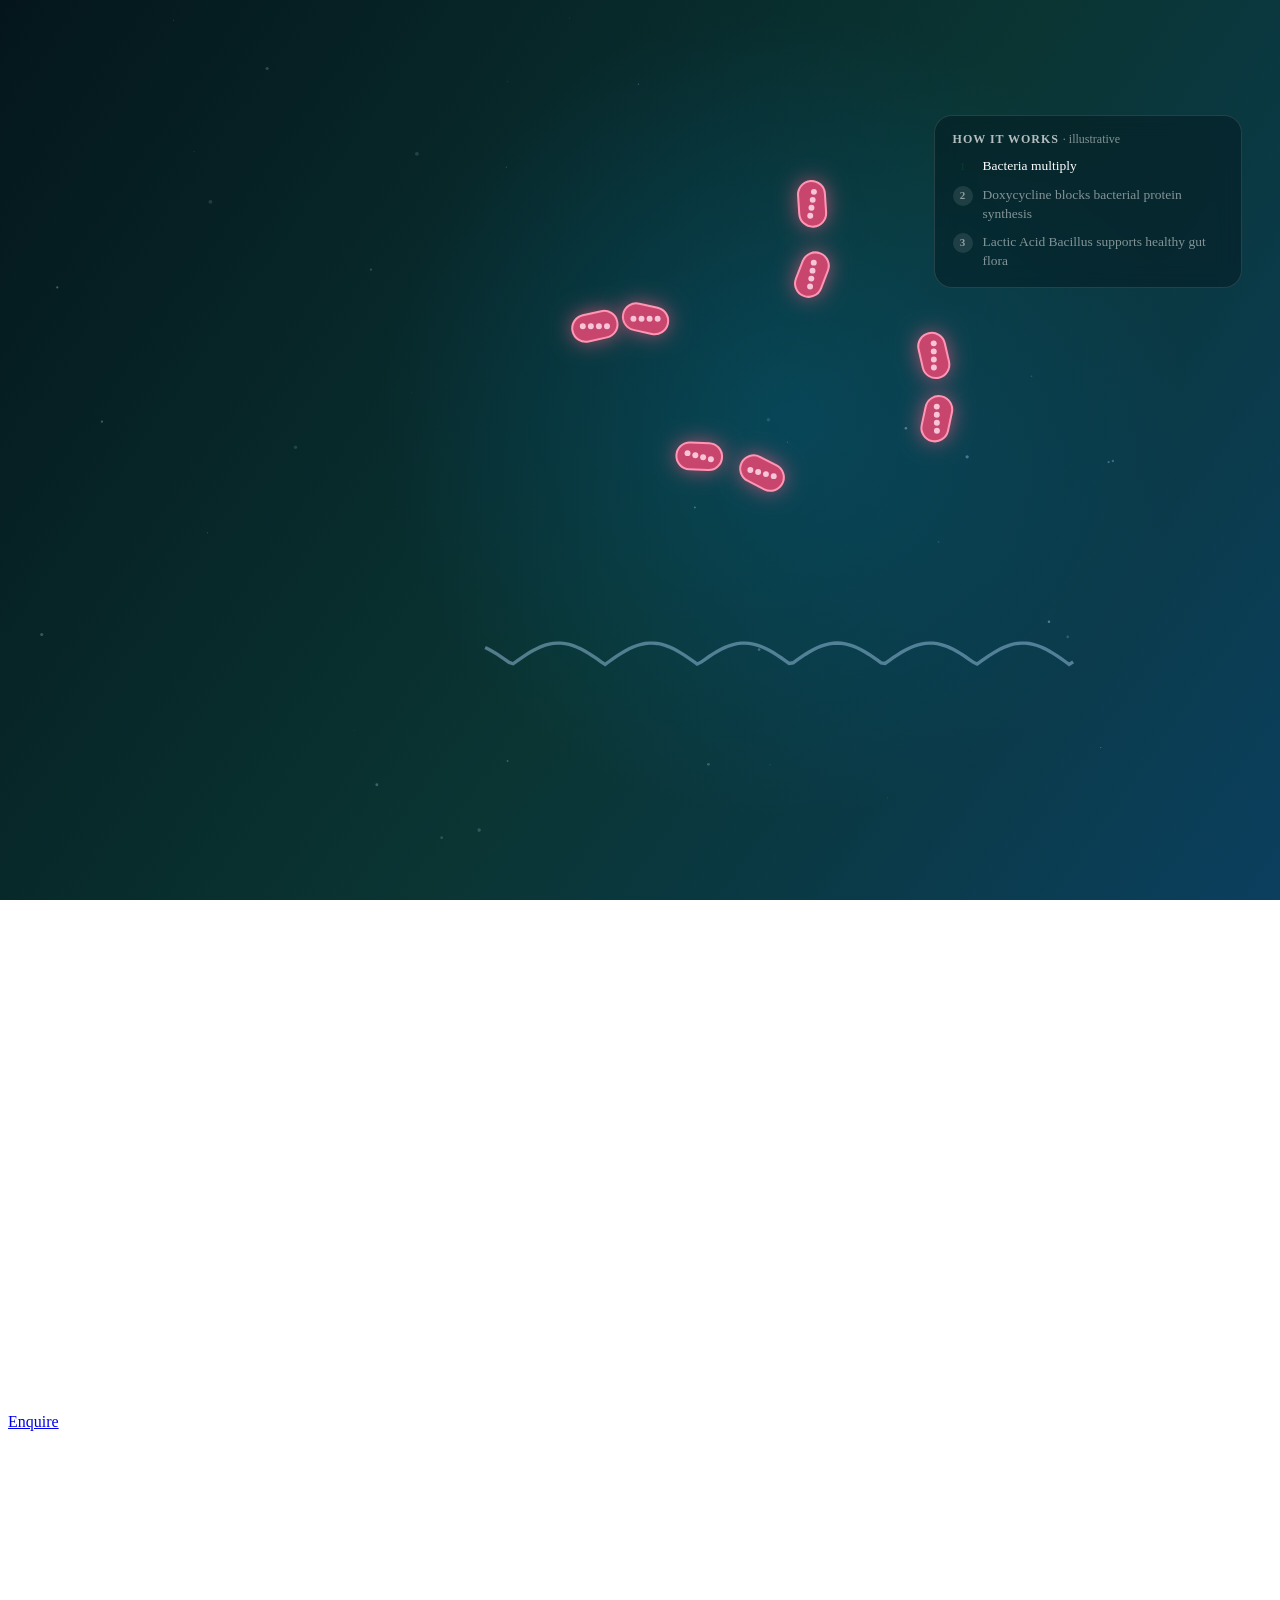
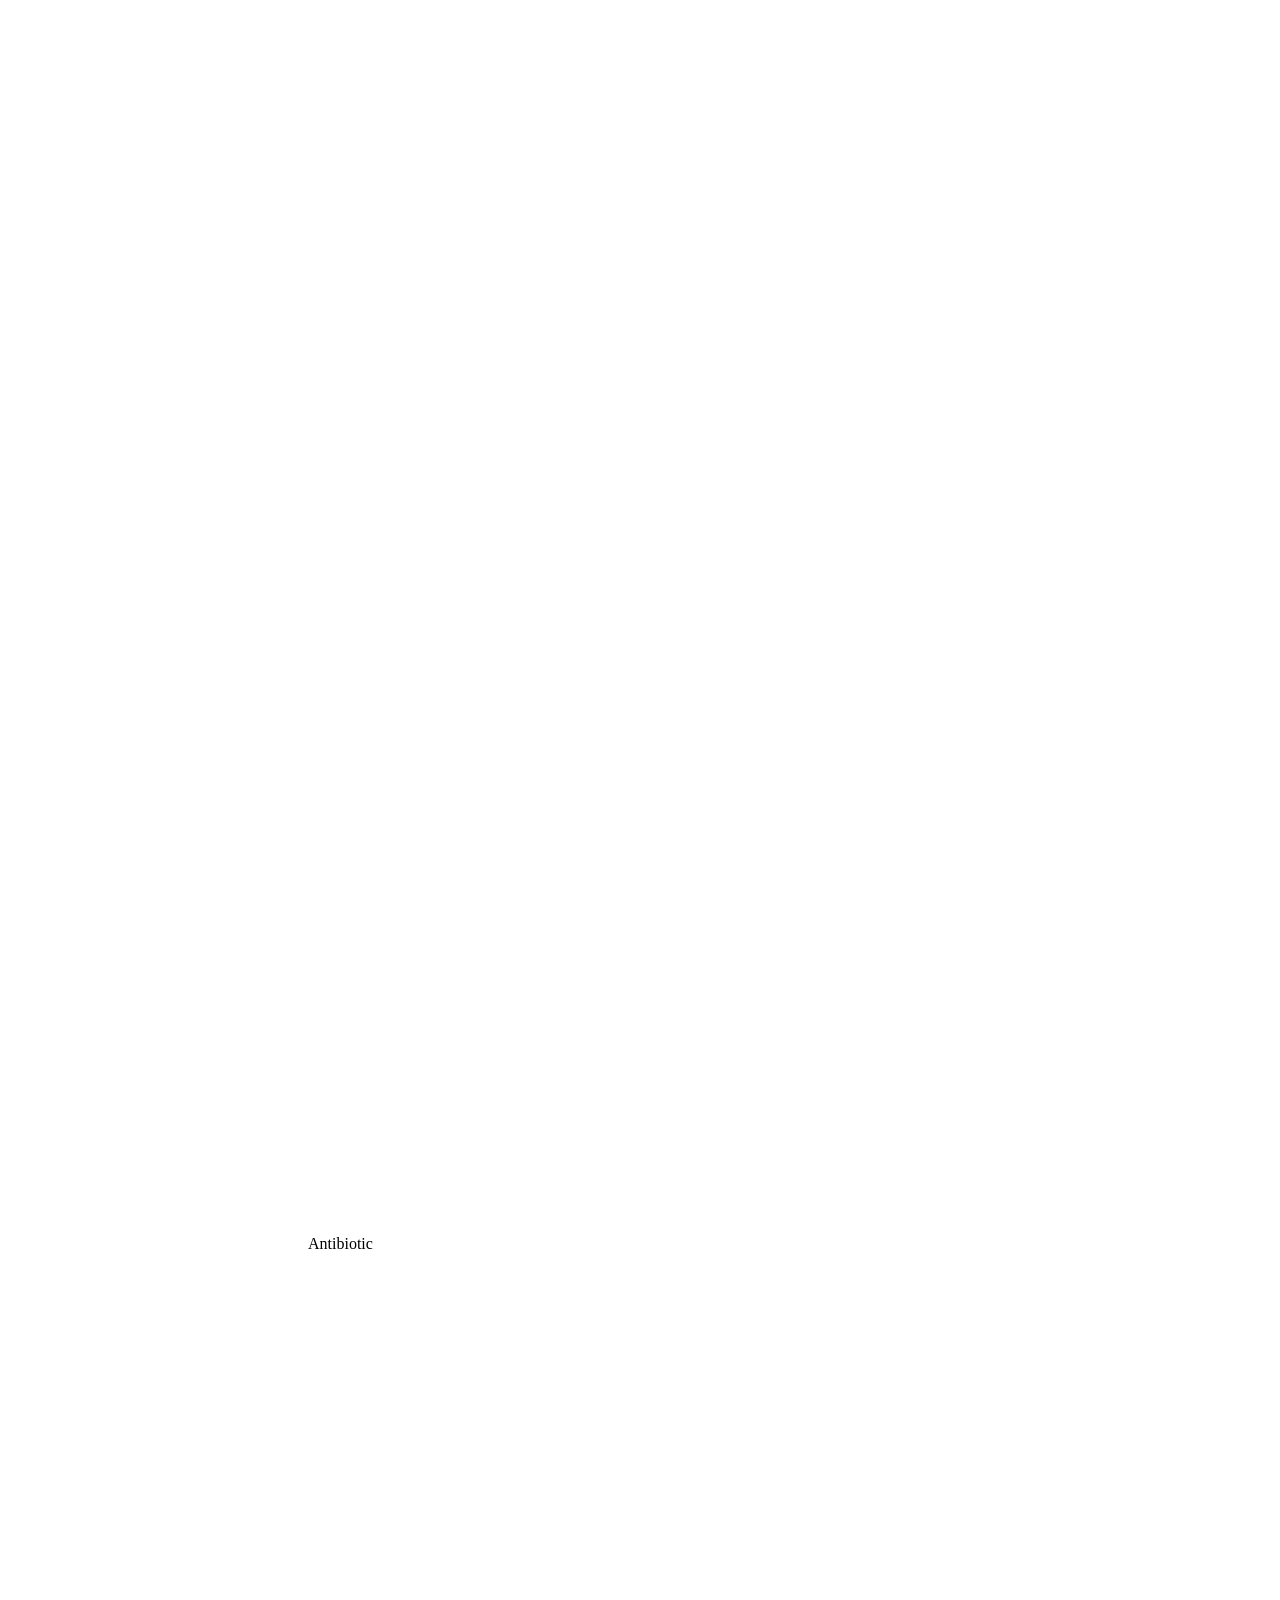
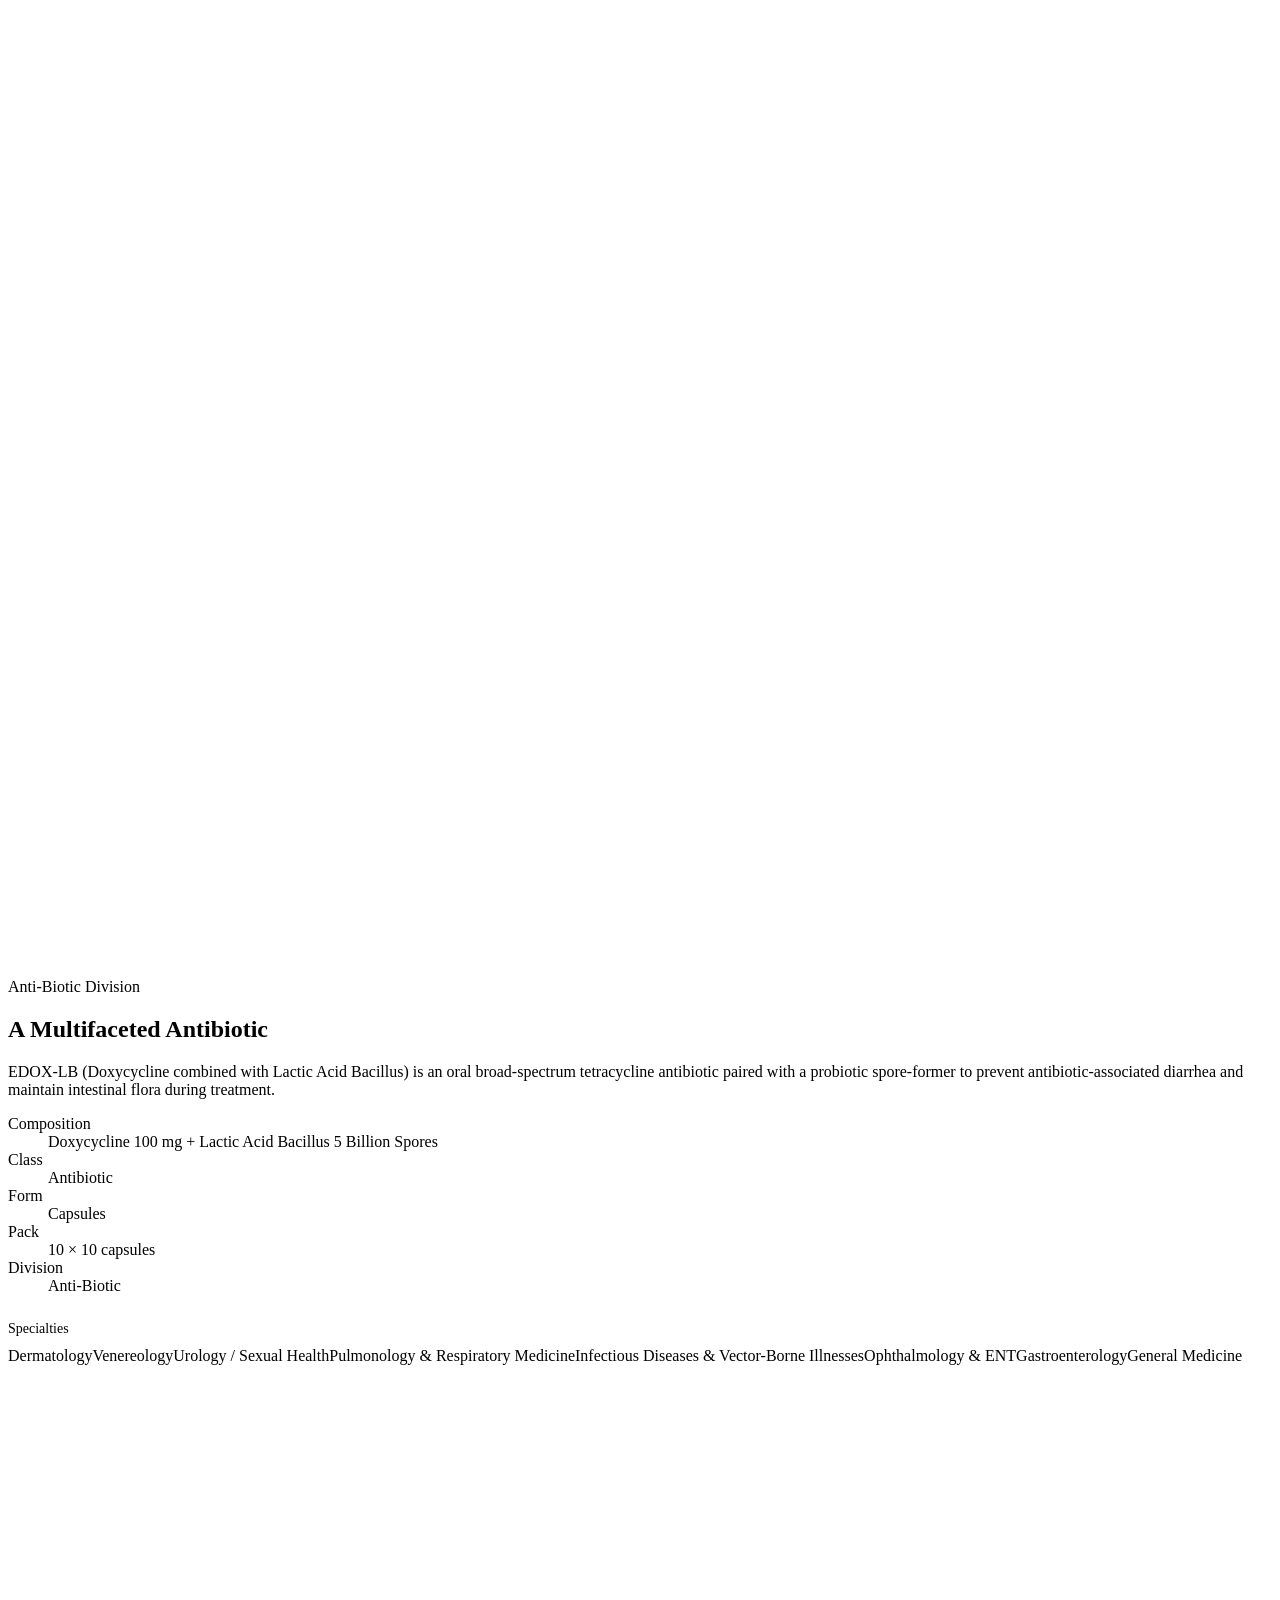
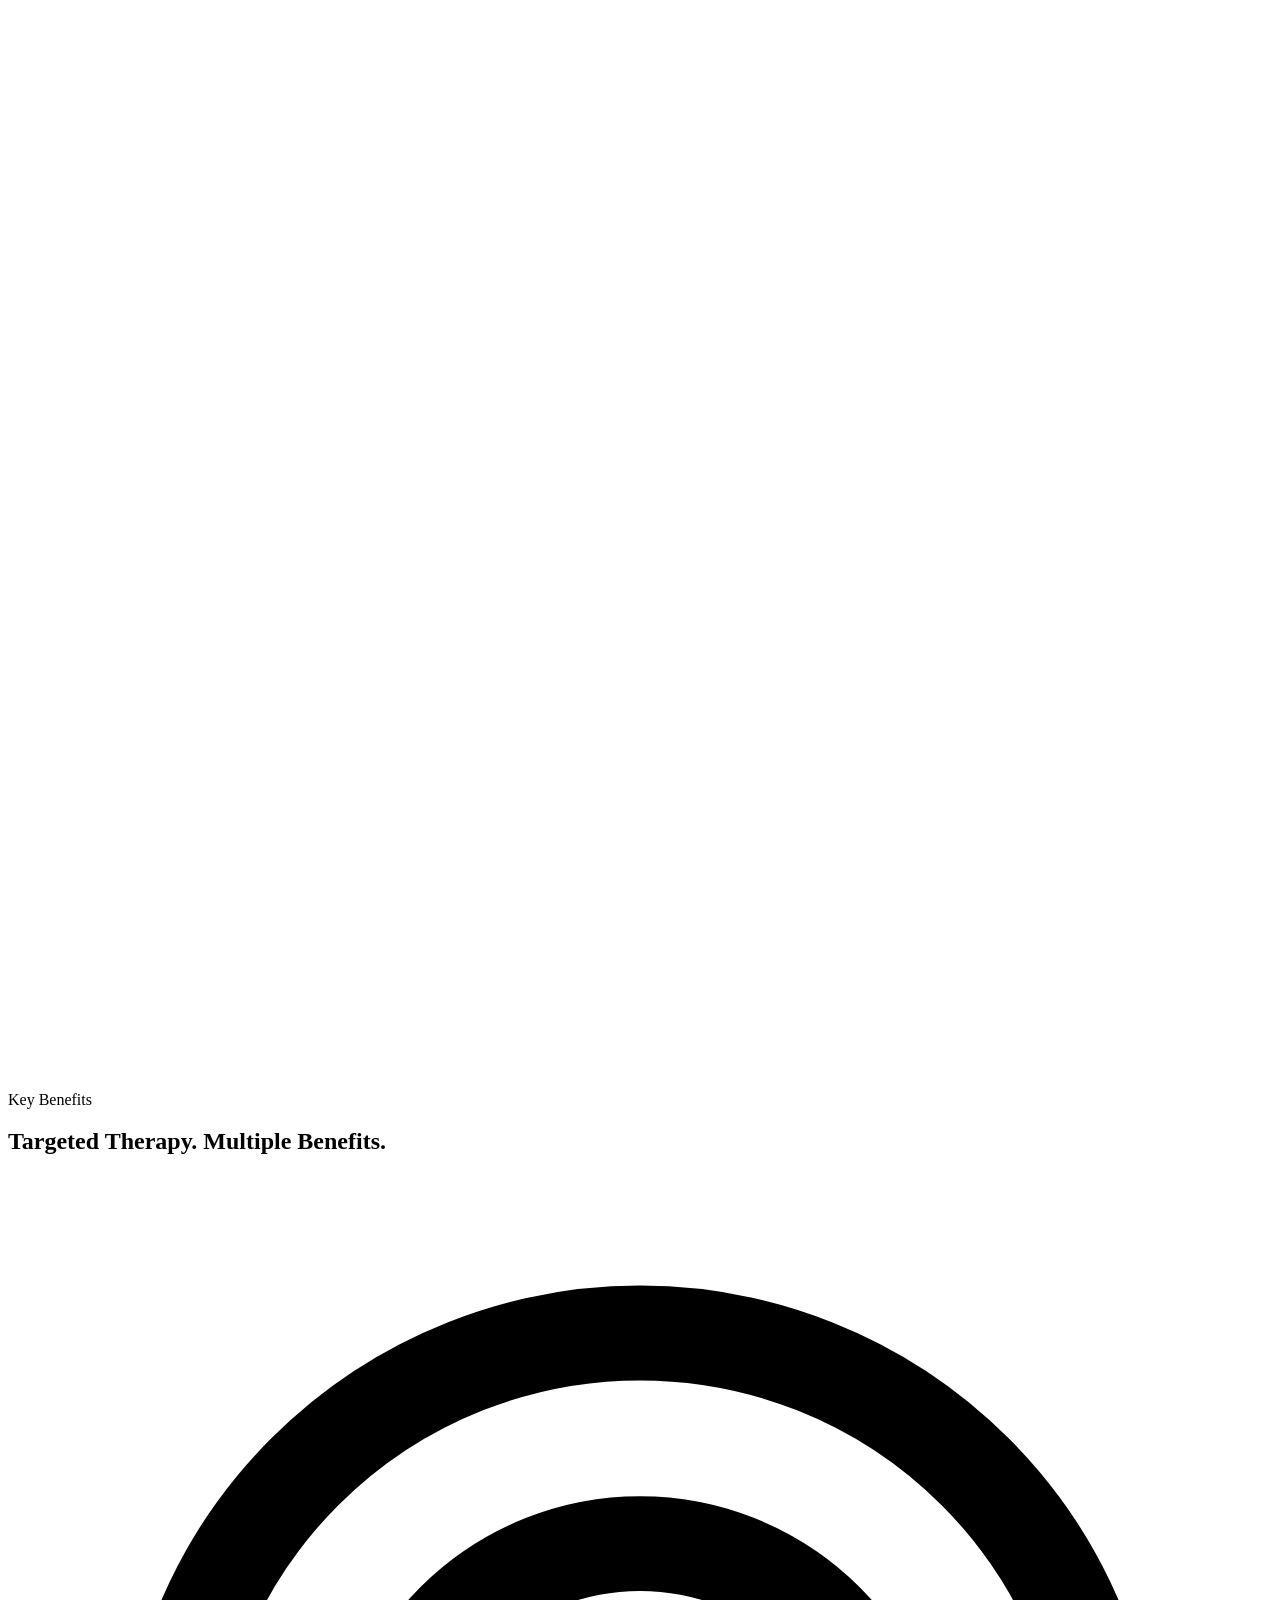
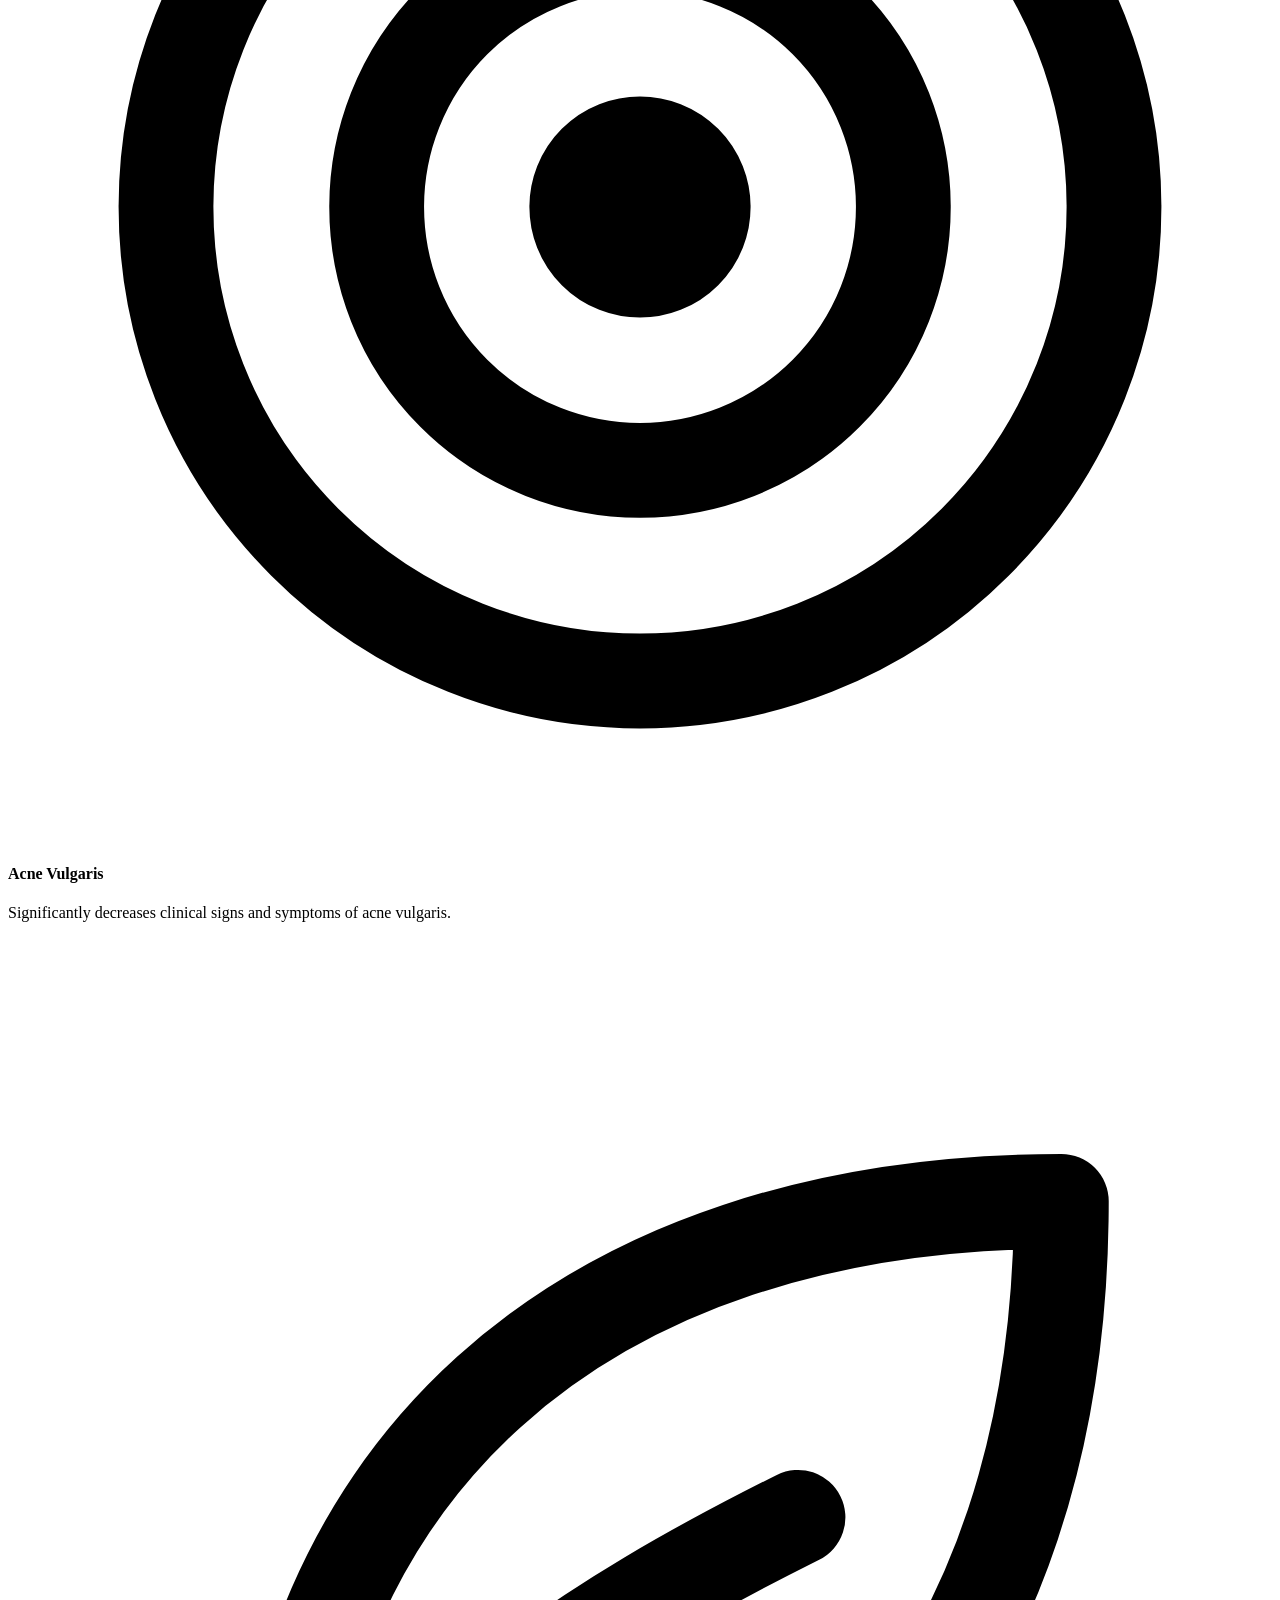
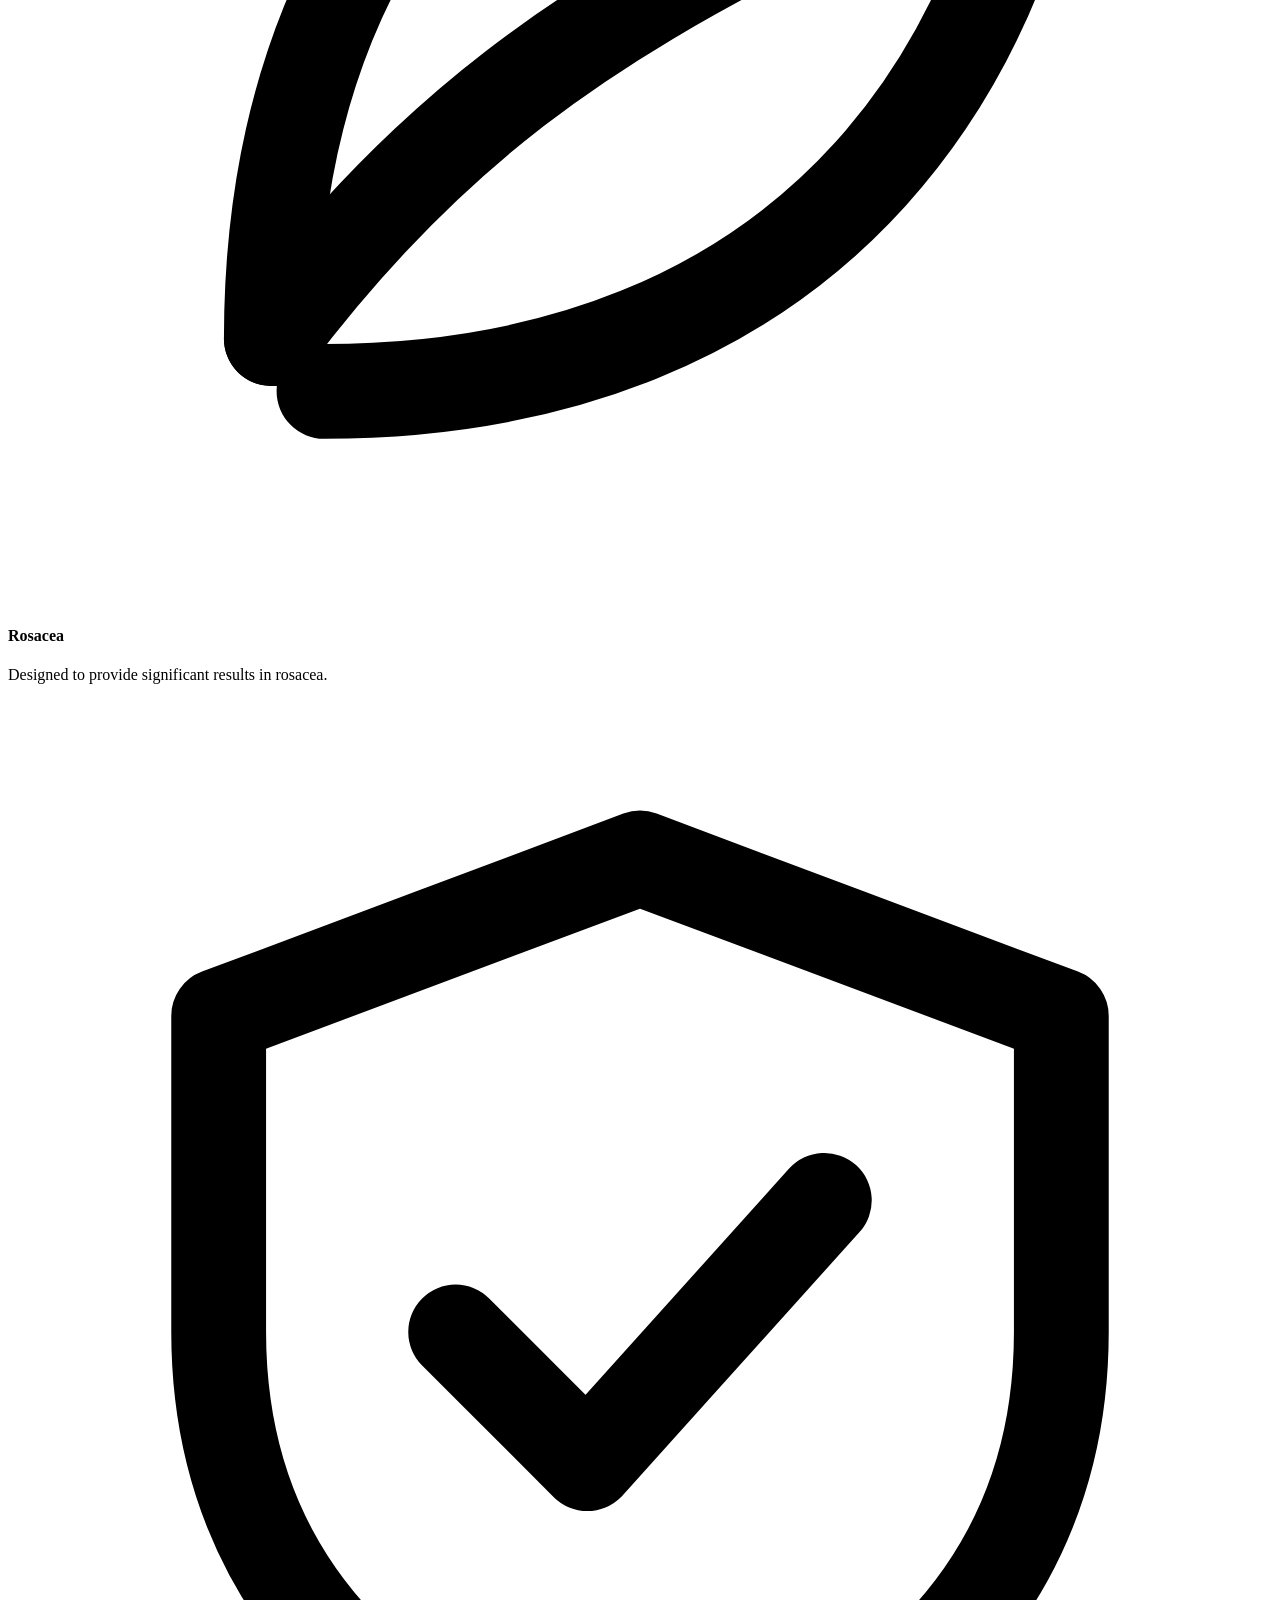
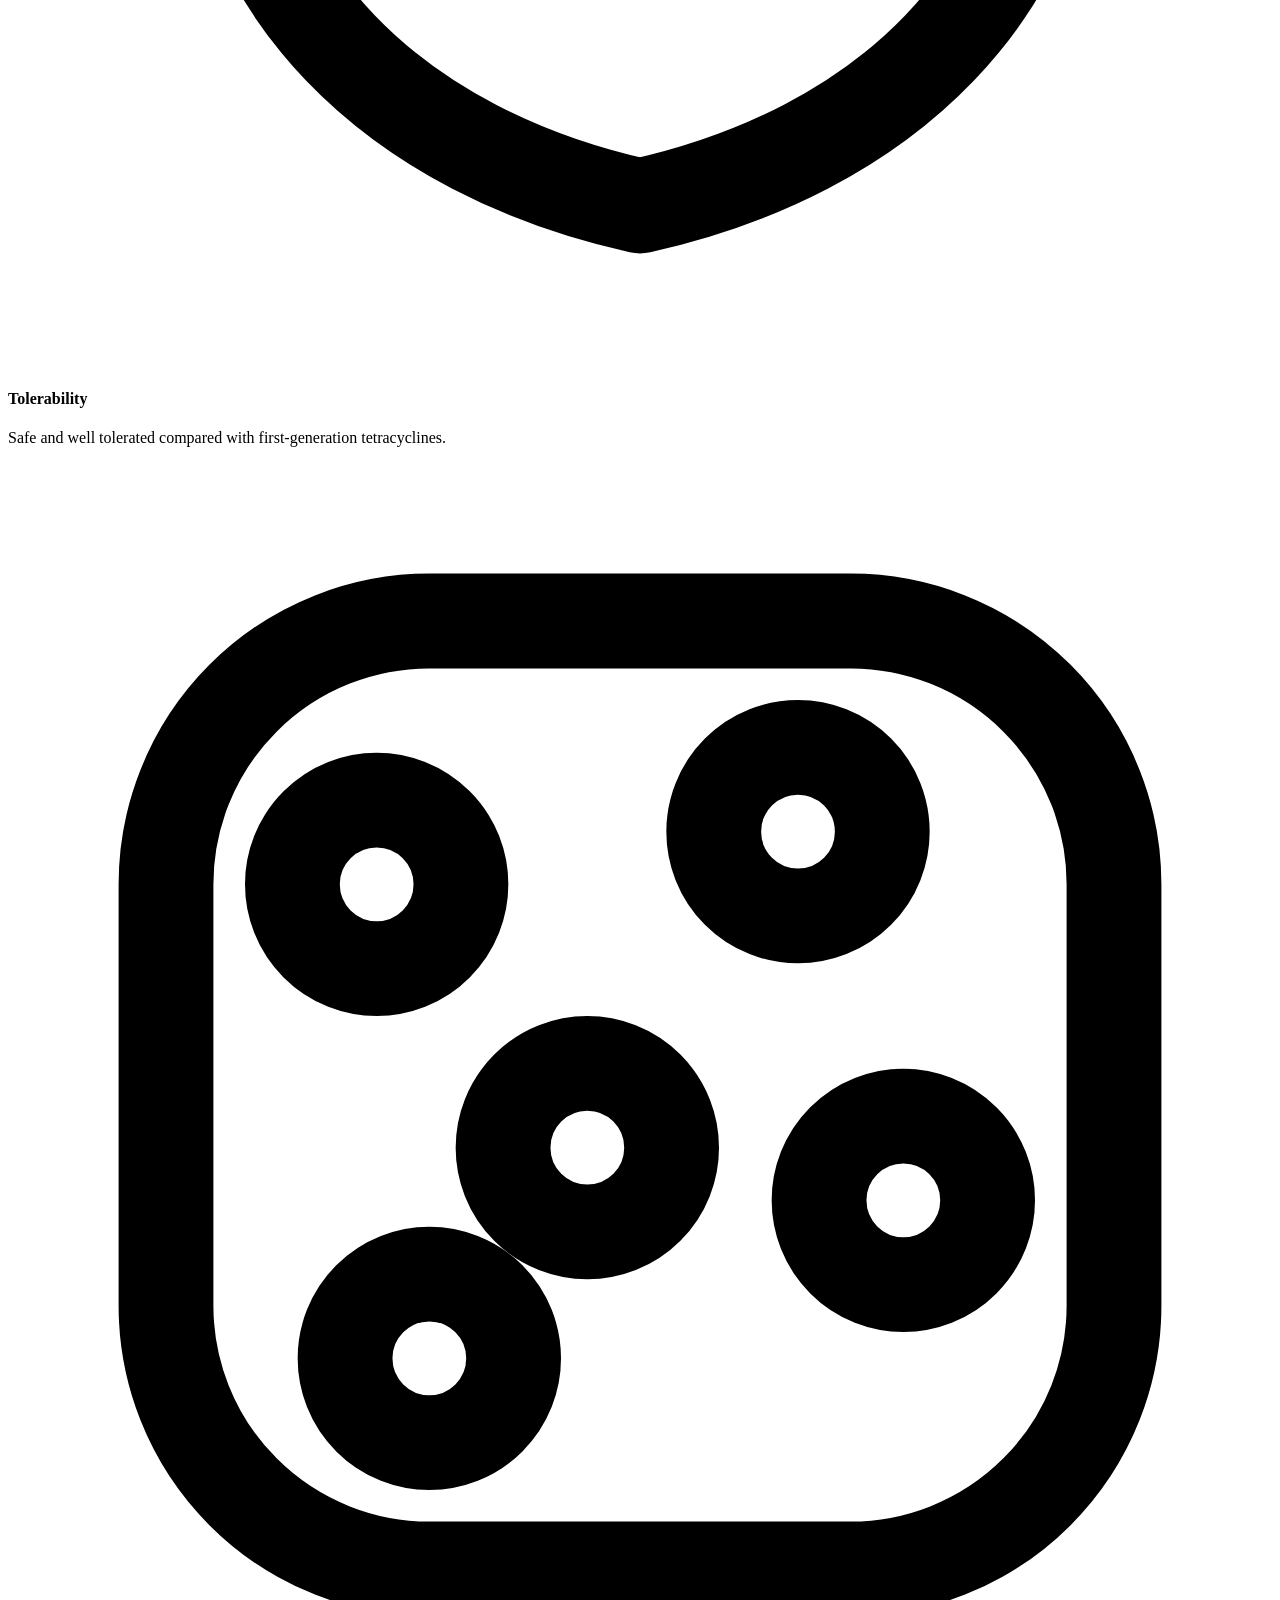
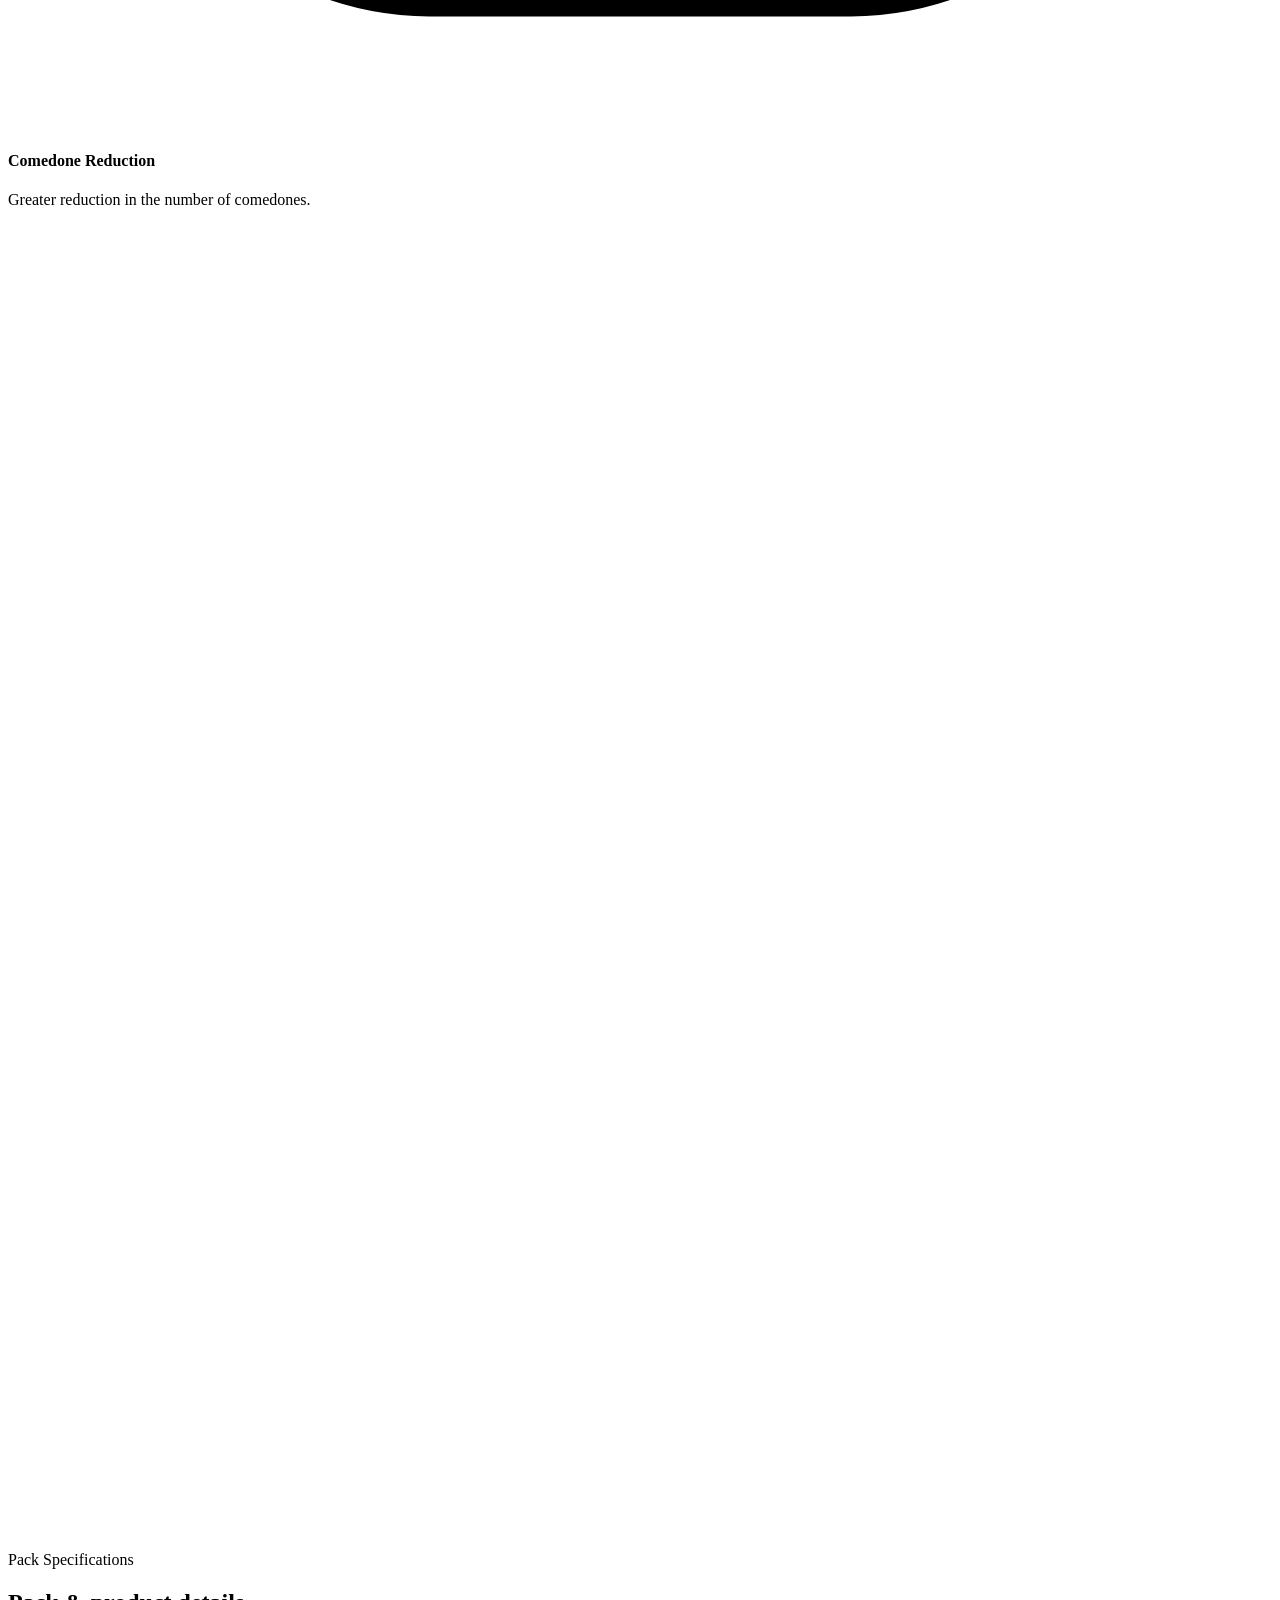
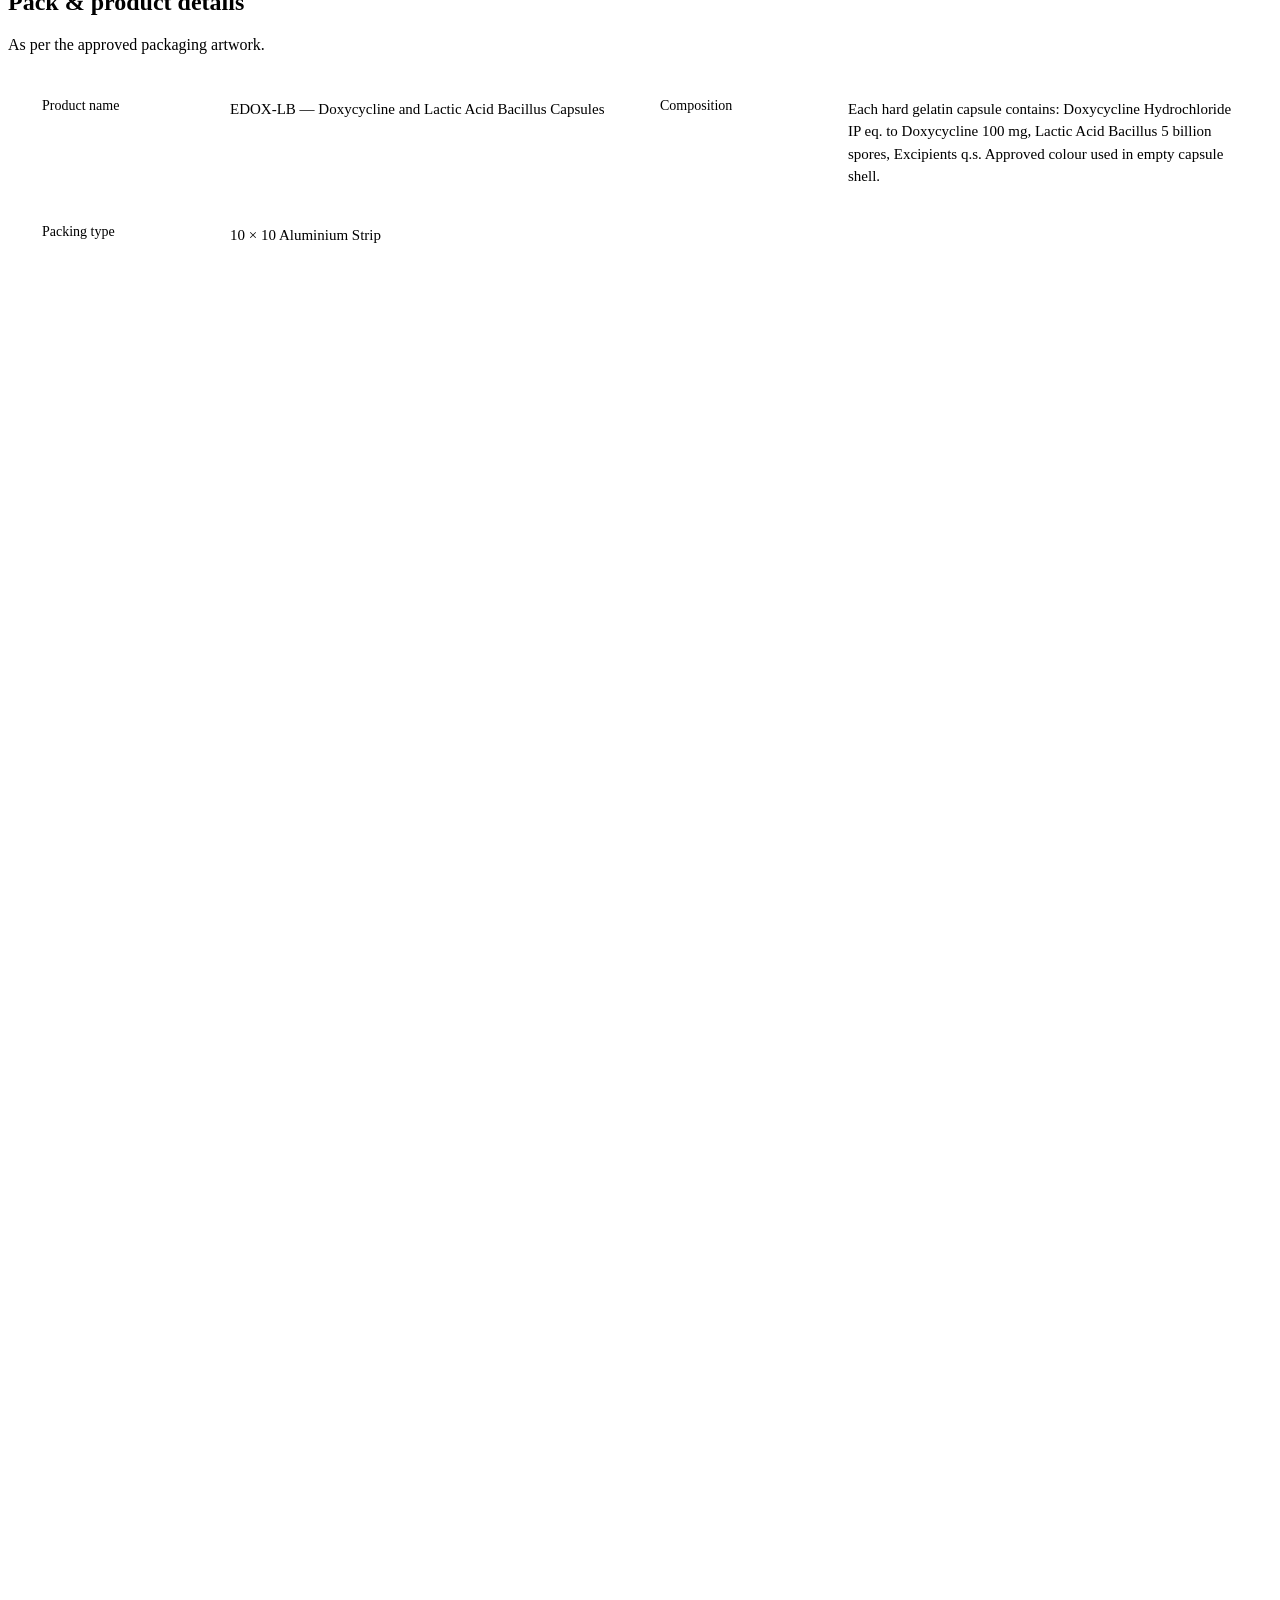
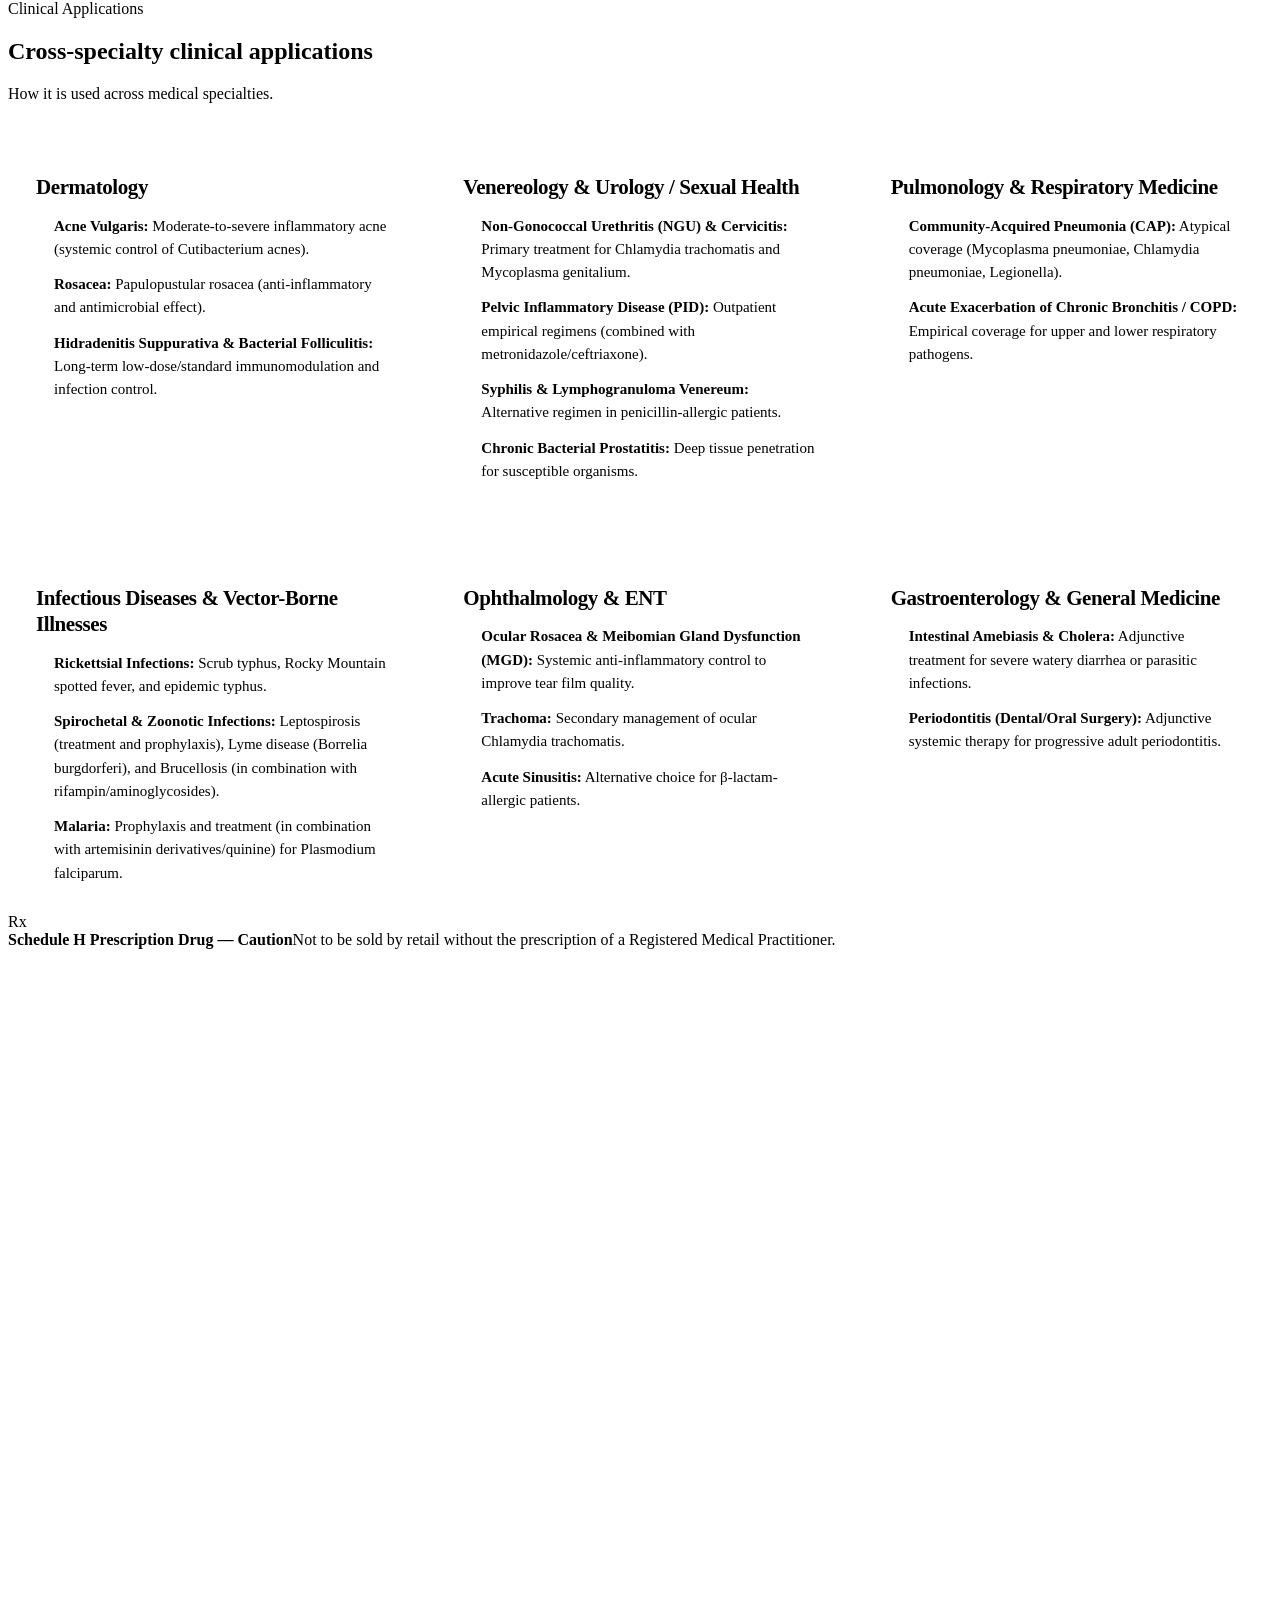
==== edox-lb-capsules.html @ 12b686dd "Medicine pages: animated mechanism-of-action hero" ====
<!doctype html>
<html lang="en">
<head><meta charset="utf-8"><meta name="viewport" content="width=device-width, initial-scale=1"><title>EDOX-LB Capsules — Exonol Pharmaceuticals</title><meta name="description" content="EDOX-LB Capsules: Doxycycline 100 mg + Lactic Acid Bacillus 5 Billion Spores. Anti-Biotic division, Exonol Pharmaceuticals."><meta name="theme-color" content="#005A90"><link rel="icon" href="assets/img/mark.svg" type="image/svg+xml"><link rel="preconnect" href="https://fonts.googleapis.com"><link rel="preconnect" href="https://fonts.gstatic.com" crossorigin><link href="https://fonts.googleapis.com/css2?family=Work+Sans:wght@300;400;500;600;700&amp;display=swap" rel="stylesheet"><link rel="stylesheet" href="assets/css/style.css"><link rel="stylesheet" href="assets/css/v4.css"></head>
<body class="page-edox">
<script src="assets/js/layout.js" data-part="header" data-active="divisions" data-over="1"></script>

<main>
<section class="hero page-hero">
    <div class="hero-card">
      <div class="hero-media"><canvas class="moa" data-moa="bacteria" role="img" aria-label="Animation: Doxycycline stopping bacteria, with Lactic Acid Bacillus protecting gut flora"></canvas></div>
      <div class="moa-cap fade-up" style="--d:.9s"><span class="moa-k">How it works <i>· illustrative</i></span><ol class="moa-steps"><li class="on"><b>1</b>Bacteria multiply</li><li><b>2</b>Doxycycline blocks bacterial protein synthesis</li><li><b>3</b>Lactic Acid Bacillus supports healthy gut flora</li></ol></div>
      <div class="hero-inner">
        <div>
          <nav class="crumbs fade-up" aria-label="Breadcrumb"><a href="index.html">Home</a><span class="sep"></span><a href="divisions.html">Divisions</a><span class="sep"></span><span>EDOX-LB</span></nav>
          <h1>
            <span class="line"><span style="--d:.1s">EDOX-LB</span></span>
            <span class="line"><span style="--d:.25s"><em class="accent">Capsules</em></span></span>
          </h1>
        </div>
        <div class="hero-side">
          <p class="fade-up" style="--d:.6s">A multifaceted antibiotic for acne vulgaris, rosacea and SSTI.</p>
          <div class="hero-ctas fade-up" style="--d:.75s">
            <a class="btn" href="https://store.exonolpharma.com/" target="_blank" rel="noopener">Order on E-Pharmacy <span class="bubble"><svg viewBox="0 0 24 24" aria-hidden="true"><use href="#ar"/></svg></span></a>
            <a class="btn ghost" href="contact.html">Enquire <span class="bubble"><svg viewBox="0 0 24 24" aria-hidden="true"><use href="#ar"/></svg></span></a>
          </div>
        </div>
      </div>
    </div>
  </section>

  <section class="section">
    <div class="wrap prod-overview">
      <div class="pack" data-reveal="left"><video class="pv" muted loop playsinline preload="metadata" poster="assets/img/edox-3d-poster.jpg" aria-label="EDOX-LB pack — 3D view"><source src="assets/video/edox-3d.webm" type="video/webm"><source src="assets/video/edox-3d.mp4" type="video/mp4"></video><span class="chip">Antibiotic</span></div>
      <div class="prod-text">
        <span class="label" data-reveal><svg viewBox="0 0 22 23" aria-hidden="true"><use href="#exm"/></svg> Anti-Biotic Division</span>
        <h2 class="h2" data-reveal>A Multifaceted Antibiotic</h2>
        <p data-reveal>EDOX-LB (Doxycycline combined with Lactic Acid Bacillus) is an oral broad-spectrum tetracycline antibiotic paired with a probiotic spore-former to prevent antibiotic-associated diarrhea and maintain intestinal flora during treatment.</p>
        <dl class="spec" data-reveal><div><dt>Composition</dt><dd>Doxycycline 100 mg + Lactic Acid Bacillus 5 Billion Spores</dd></div><div><dt>Class</dt><dd>Antibiotic</dd></div><div><dt>Form</dt><dd>Capsules</dd></div><div><dt>Pack</dt><dd>10 × 10 capsules</dd></div><div><dt>Division</dt><dd>Anti-Biotic</dd></div></dl>
        <div class="spec-sp" data-reveal><span class="spec-l">Specialties</span><div class="formats"><span>Dermatology</span><span>Venereology</span><span>Urology / Sexual Health</span><span>Pulmonology &amp; Respiratory Medicine</span><span>Infectious Diseases &amp; Vector-Borne Illnesses</span><span>Ophthalmology &amp; ENT</span><span>Gastroenterology</span><span>General Medicine</span></div></div>
      </div>
    </div>
  </section>

  <section class="medicines dark section">
    <div class="wrap">
      <div class="sec-head">
        <div>
          <span class="label" data-reveal><svg viewBox="0 0 22 23" aria-hidden="true"><use href="#exm"/></svg> Key Benefits</span>
          <h2 class="h2" data-reveal>Targeted Therapy. Multiple Benefits.</h2>
        </div>
      </div>
      <div class="hl-grid"><div class="hl" data-reveal style="--d:0.00s"><span class="ic"><svg viewBox="0 0 24 24" fill="none" stroke="currentColor" stroke-width="1.8" stroke-linecap="round" stroke-linejoin="round" aria-hidden="true"><circle cx="12" cy="12" r="9"/><circle cx="12" cy="12" r="5"/><circle cx="12" cy="12" r="1.2" fill="currentColor"/></svg></span><h4>Acne Vulgaris</h4><p>Significantly decreases clinical signs and symptoms of acne vulgaris.</p></div><div class="hl" data-reveal style="--d:0.08s"><span class="ic"><svg viewBox="0 0 24 24" fill="none" stroke="currentColor" stroke-width="1.8" stroke-linecap="round" stroke-linejoin="round" aria-hidden="true"><path d="M5 19c0-9 6-14 15-14 0 9-5 15-14 15"/><path d="M5 19c3-4 6-6 10-8"/></svg></span><h4>Rosacea</h4><p>Designed to provide significant results in rosacea.</p></div><div class="hl" data-reveal style="--d:0.16s"><span class="ic"><svg viewBox="0 0 24 24" fill="none" stroke="currentColor" stroke-width="1.8" stroke-linecap="round" stroke-linejoin="round" aria-hidden="true"><path d="M12 3l8 3v6c0 5-3.5 8-8 9-4.5-1-8-4-8-9V6z"/><path d="M8.5 12l2.5 2.5 4.5-5"/></svg></span><h4>Tolerability</h4><p>Safe and well tolerated compared with first-generation tetracyclines.</p></div><div class="hl" data-reveal style="--d:0.24s"><span class="ic"><svg viewBox="0 0 24 24" fill="none" stroke="currentColor" stroke-width="1.8" stroke-linecap="round" stroke-linejoin="round" aria-hidden="true"><circle cx="7" cy="8" r="1.6"/><circle cx="15" cy="7" r="1.6"/><circle cx="11" cy="13" r="1.6"/><circle cx="17" cy="14" r="1.6"/><circle cx="8" cy="17" r="1.6"/><rect x="3" y="3" width="18" height="18" rx="5"/></svg></span><h4>Comedone Reduction</h4><p>Greater reduction in the number of comedones.</p></div></div>
    </div>
  </section>

  <section class="section pk-sec">
    <div class="wrap">
      <div class="sec-head">
        <div>
          <span class="label" data-reveal><svg viewBox="0 0 22 23" aria-hidden="true"><use href="#exm"/></svg> Pack Specifications</span>
          <h2 class="h2" data-reveal>Pack &amp; product details</h2>
        </div>
        <p class="lead" data-reveal>As per the approved packaging artwork.</p>
      </div>
      <dl class="pk" data-reveal><div><dt>Product name</dt><dd>EDOX-LB — Doxycycline and Lactic Acid Bacillus Capsules</dd></div><div><dt>Composition</dt><dd>Each hard gelatin capsule contains: Doxycycline Hydrochloride IP eq. to Doxycycline 100 mg, Lactic Acid Bacillus 5 billion spores, Excipients q.s. Approved colour used in empty capsule shell.</dd></div><div><dt>Packing type</dt><dd>10 × 10 Aluminium Strip</dd></div></dl>
    </div>
  </section>

  <section class="section">
    <div class="wrap">
      <div class="sec-head">
        <div>
          <span class="label" data-reveal><svg viewBox="0 0 22 23" aria-hidden="true"><use href="#exm"/></svg> Clinical Applications</span>
          <h2 class="h2" data-reveal>Cross-specialty clinical applications</h2>
        </div>
        <p class="lead" data-reveal>How it is used across medical specialties.</p>
      </div>
      <div class="spc-grid"><article class="spc" data-reveal style="--d:0.00s"><h4>Dermatology</h4><ul><li><b>Acne Vulgaris:</b> Moderate-to-severe inflammatory acne (systemic control of Cutibacterium acnes).</li><li><b>Rosacea:</b> Papulopustular rosacea (anti-inflammatory and antimicrobial effect).</li><li><b>Hidradenitis Suppurativa &amp; Bacterial Folliculitis:</b> Long-term low-dose/standard immunomodulation and infection control.</li></ul></article><article class="spc" data-reveal style="--d:0.06s"><h4>Venereology &amp; Urology / Sexual Health</h4><ul><li><b>Non-Gonococcal Urethritis (NGU) &amp; Cervicitis:</b> Primary treatment for Chlamydia trachomatis and Mycoplasma genitalium.</li><li><b>Pelvic Inflammatory Disease (PID):</b> Outpatient empirical regimens (combined with metronidazole/ceftriaxone).</li><li><b>Syphilis &amp; Lymphogranuloma Venereum:</b> Alternative regimen in penicillin-allergic patients.</li><li><b>Chronic Bacterial Prostatitis:</b> Deep tissue penetration for susceptible organisms.</li></ul></article><article class="spc" data-reveal style="--d:0.12s"><h4>Pulmonology &amp; Respiratory Medicine</h4><ul><li><b>Community-Acquired Pneumonia (CAP):</b> Atypical coverage (Mycoplasma pneumoniae, Chlamydia pneumoniae, Legionella).</li><li><b>Acute Exacerbation of Chronic Bronchitis / COPD:</b> Empirical coverage for upper and lower respiratory pathogens.</li></ul></article><article class="spc" data-reveal style="--d:0.00s"><h4>Infectious Diseases &amp; Vector-Borne Illnesses</h4><ul><li><b>Rickettsial Infections:</b> Scrub typhus, Rocky Mountain spotted fever, and epidemic typhus.</li><li><b>Spirochetal &amp; Zoonotic Infections:</b> Leptospirosis (treatment and prophylaxis), Lyme disease (Borrelia burgdorferi), and Brucellosis (in combination with rifampin/aminoglycosides).</li><li><b>Malaria:</b> Prophylaxis and treatment (in combination with artemisinin derivatives/quinine) for Plasmodium falciparum.</li></ul></article><article class="spc" data-reveal style="--d:0.06s"><h4>Ophthalmology &amp; ENT</h4><ul><li><b>Ocular Rosacea &amp; Meibomian Gland Dysfunction (MGD):</b> Systemic anti-inflammatory control to improve tear film quality.</li><li><b>Trachoma:</b> Secondary management of ocular Chlamydia trachomatis.</li><li><b>Acute Sinusitis:</b> Alternative choice for β-lactam-allergic patients.</li></ul></article><article class="spc" data-reveal style="--d:0.12s"><h4>Gastroenterology &amp; General Medicine</h4><ul><li><b>Intestinal Amebiasis &amp; Cholera:</b> Adjunctive treatment for severe watery diarrhea or parasitic infections.</li><li><b>Periodontitis (Dental/Oral Surgery):</b> Adjunctive systemic therapy for progressive adult periodontitis.</li></ul></article></div>
      <div class="caution" data-reveal><span class="rx">Rx</span><div><b>Schedule H Prescription Drug — Caution</b><span>Not to be sold by retail without the prescription of a Registered Medical Practitioner.</span></div></div>
    </div>
  </section>

  <section class="section" style="padding-top:0">
    <div class="wrap">
      <div class="sec-head">
        <div>
          <span class="label" data-reveal><svg viewBox="0 0 22 23" aria-hidden="true"><use href="#exm"/></svg> Other Divisions</span>
          <h2 class="h2" data-reveal>Other medicines</h2>
        </div>
        <a class="btn blue" href="divisions.html" data-reveal>All Divisions <span class="bubble"><svg viewBox="0 0 24 24" aria-hidden="true"><use href="#ar"/></svg></span></a>
      </div>
      <div class="med-grid two"><article class="med-card" data-reveal style="--d:0.0s"><a class="ph" href="exozine-5mg-tablets.html"><video class="pv" muted loop playsinline preload="metadata" poster="assets/img/exozine-3d-poster.jpg" aria-label="EXOZINE 5mg Tablets pack — 3D view"><source src="assets/video/exozine-3d.webm" type="video/webm"><source src="assets/video/exozine-3d.mp4" type="video/mp4"></video></a><div class="in"><span class="kick">Anti-Allergic</span><h3>EXOZINE 5mg Tablets</h3><span class="comp">Levocetirizine Dihydrochloride Tablets IP 5 mg</span><p>Effective relief from allergic symptoms.</p><div class="row"><a class="btn sm blue" href="exozine-5mg-tablets.html">View Details <span class="bubble"><svg viewBox="0 0 24 24" aria-hidden="true"><use href="#ar"/></svg></span></a><a class="link-arrow" href="https://store.exonolpharma.com/" target="_blank" rel="noopener">Order <svg viewBox="0 0 24 24" aria-hidden="true"><use href="#ar"/></svg></a></div></div></article><article class="med-card" data-reveal style="--d:0.1s"><a class="ph" href="exzole-sb-130mg-capsules.html"><video class="pv" muted loop playsinline preload="metadata" poster="assets/img/exzole-3d-poster.jpg" aria-label="EXZOLE-SB 130mg Capsules pack — 3D view"><source src="assets/video/exzole-3d.webm" type="video/webm"><source src="assets/video/exzole-3d.mp4" type="video/mp4"></video></a><div class="in"><span class="kick">Anti-Fungal</span><h3>EXZOLE-SB 130mg Capsules</h3><span class="comp">Itraconazole Capsules IP 130 mg (Supra Bioavailable)</span><p>Advanced antifungal therapy with enhanced bioavailability.</p><div class="row"><a class="btn sm blue" href="exzole-sb-130mg-capsules.html">View Details <span class="bubble"><svg viewBox="0 0 24 24" aria-hidden="true"><use href="#ar"/></svg></span></a><a class="link-arrow" href="https://store.exonolpharma.com/" target="_blank" rel="noopener">Order <svg viewBox="0 0 24 24" aria-hidden="true"><use href="#ar"/></svg></a></div></div></article></div>
    </div>
  </section>

  <section class="section cta-sec">
    <div class="wrap">
      <div class="cta-band" data-reveal>
        <div><h3>Have a question about our medicines?</h3><p>Call +91 73930 44779 or write to contact@exonolpharma.com — we respond within one business day.</p></div>
        <div class="hero-ctas">
          <a class="btn white" href="contact.html">Contact Us <span class="bubble"><svg viewBox="0 0 24 24" aria-hidden="true"><use href="#ar"/></svg></span></a>
          <a class="btn wa" href="#" data-link="whatsapp">WhatsApp <span class="bubble"><svg viewBox="0 0 24 24" aria-hidden="true"><use href="#wa"/></svg></span></a>
        </div>
      </div>
    </div>
  </section>
</main>

<script src="assets/js/layout.js" data-part="footer" data-page="edox"></script>
<script src="assets/js/main.js"></script><script src="assets/js/moa.js"></script><script src="assets/js/scenes.js"></script>
</body>
</html>
---- assets/css/v4.css ----
/* =========================================================
   Exonol Pharmaceuticals — v4 additions (load after style.css)
   Company dropdown · Divisions · Globe · Company page · International · Careers · WhatsApp · Assistant
   ========================================================= */
a:focus-visible,button:focus-visible,[tabindex]:focus-visible{outline:2px solid var(--blue);outline-offset:3px}

/* ---------- Header: Company dropdown ---------- */
.pillnav .nav-dd{display:flex}
.pillnav .nav-dd>a{display:inline-flex;align-items:center;gap:8px}
.pillnav .caret{width:7px;height:7px;border-right:1.5px solid currentColor;border-bottom:1.5px solid currentColor;transform:translateY(-2px) rotate(45deg);transition:transform .35s var(--ease)}
.pillnav .nav-dd:hover .caret,.pillnav .nav-dd.open .caret{transform:translateY(1px) rotate(-135deg)}
.dd-menu{position:absolute;top:100%;padding-top:10px;min-width:230px;opacity:0;visibility:hidden;transform:translateY(-6px);transition:opacity .3s var(--ease),transform .35s var(--ease),visibility .3s;z-index:5}
.nav-dd:hover .dd-menu,.nav-dd.open .dd-menu{opacity:1;visibility:visible;transform:none}
.dd-panel{display:grid;gap:2px;padding:8px;border-radius:20px;background:#fff;border:1px solid var(--line);box-shadow:0 24px 50px -24px rgba(0,40,70,.35)}
.site-header .pillnav .dd-panel a{display:flex;justify-content:space-between;align-items:center;gap:16px;padding:12px 14px;border-radius:12px;font-size:15px;color:var(--ink)!important;background:transparent}
.site-header .pillnav .dd-panel a:hover,.site-header .pillnav .dd-panel a:focus-visible{background:var(--cream);color:var(--blue)!important}
.dd-panel a svg{width:14px;height:14px;color:var(--muted);transition:transform .35s var(--ease),color .3s}
.dd-panel a:hover svg{transform:translate(2px,-2px);color:var(--blue)}
@media (max-width:1180px){.pillnav a{padding:10px 14px;font-size:15px}.hdr-cta{padding-right:14px}}
@media (max-width:1120px){
  .pillnav,.hdr-cta{display:none}
  .burger{display:block}
  .hdr{grid-template-columns:1fr auto}
}
.drawer{max-height:calc(100svh - 96px);overflow-y:auto}
.drawer .dr-sub{display:grid;margin:-4px 0 6px 18px;padding-left:12px;border-left:1.5px solid var(--line)}
.drawer .dr-sub a{padding:10px 14px;font-size:16px;font-weight:400;color:var(--muted)}

/* ---------- Home: Who we are ---------- */
.intro{padding-bottom:clamp(50px,7vw,90px)}
.intro-desc{display:grid;grid-template-columns:1fr 1fr;gap:clamp(24px,4vw,56px);max-width:960px;margin:56px auto 0;text-align:left}
.intro-desc p{font-size:17px;color:var(--ink-2)}
.intro-desc strong{color:var(--blue);font-weight:600}
@media (max-width:760px){.intro-desc{grid-template-columns:1fr;margin-top:40px}}

/* ---------- Divisions (home + divisions page) ---------- */
.dv-grid{display:grid;grid-template-columns:repeat(3,1fr);gap:20px}
.dv-card{--c:var(--blue);position:relative;display:flex;flex-direction:column;border-radius:var(--radius);background:#fff;border:1px solid var(--line);overflow:hidden;transition:transform .6s var(--ease),box-shadow .6s,border-color .4s}
.dv-card.af{--c:var(--green-d)}
.dv-card.ab{--c:var(--deep)}
.dv-card:hover{transform:translateY(-8px);box-shadow:var(--shadow);border-color:color-mix(in srgb,var(--c) 35%,transparent)}
.dv-ph{position:relative;margin:10px;border-radius:20px;overflow:hidden;aspect-ratio:4/3;background:#FAFCFC}
.dv-ph img{width:100%;height:100%;object-fit:cover;transition:transform 1.2s var(--ease)}
.dv-card:hover .dv-ph img{transform:scale(1.05)}
.dv-tag{position:absolute;left:14px;top:14px;padding:7px 14px;border-radius:999px;background:var(--c);color:#fff;font-size:12.5px;font-weight:500;letter-spacing:.02em}
.dv-in{display:flex;flex-direction:column;gap:8px;padding:10px 26px 28px;flex:1}
.dv-in h3{font-size:clamp(30px,3vw,40px);color:var(--c)}
.dv-in b{font-weight:600;font-size:17px;margin-top:4px}
.dv-in .comp{font-size:14.5px;color:var(--muted)}
.dv-in p{color:var(--ink-2);font-size:15.5px;margin-top:6px}
.dv-go{display:inline-flex;align-items:center;gap:8px;margin-top:auto;padding-top:16px;font-weight:500;color:var(--blue)}
.dv-go svg{width:16px;height:16px;transition:transform .4s var(--ease)}
.dv-card:hover .dv-go svg{transform:translate(3px,-3px)}
.dv-note{margin-top:22px}
@media (max-width:980px){.dv-grid{grid-template-columns:1fr 1fr}}
@media (max-width:640px){.dv-grid{grid-template-columns:1fr}}

/* ---------- Home: Globe ---------- */
.globe-sec{position:relative;margin:0 12px;border-radius:var(--radius);color:#fff;overflow:hidden;isolation:isolate;background:radial-gradient(800px 520px at 78% 50%,rgba(135,193,63,.14),transparent 60%),radial-gradient(640px 520px at 0% 100%,rgba(0,113,180,.26),transparent 60%),var(--deep)}
.globe-sec::before{content:"";position:absolute;inset:0;z-index:-1;background-image:radial-gradient(rgba(255,255,255,.07) 1px,transparent 1.2px);background-size:26px 26px;-webkit-mask-image:linear-gradient(180deg,#000,transparent 85%);mask-image:linear-gradient(180deg,#000,transparent 85%)}
.globe-grid{display:grid;grid-template-columns:1fr 1.05fr;gap:clamp(30px,5vw,80px);align-items:center}
.globe-grid>*{min-width:0}
.globe-sec .lead{color:rgba(255,255,255,.72);margin:20px 0 30px}
.g-list{list-style:none;margin:0 0 34px;padding:0;display:grid;grid-template-columns:1fr 1fr;gap:10px}
.g-list li{display:flex;justify-content:space-between;align-items:center;gap:12px;padding:14px 16px;border-radius:16px;background:rgba(255,255,255,.06);border:1px solid var(--deep-line);cursor:pointer;transition:background .3s,border-color .3s}
.g-list li b{display:flex;align-items:center;gap:10px;font-weight:500;font-size:16px}
.g-list li b i{width:8px;height:8px;border-radius:50%;background:var(--green);flex:none}
.g-list li span{font-size:13px;color:rgba(255,255,255,.6)}
.g-list li:hover,.g-list li.on,.g-list li:focus-visible{background:rgba(135,193,63,.14);border-color:rgba(135,193,63,.5);outline:none}
.globe{position:relative;width:100%;max-width:560px;justify-self:center;aspect-ratio:1}
.globe canvas{display:block;width:100%;cursor:grab;touch-action:pan-y;opacity:.001;transition:opacity 1s var(--ease)}
.globe.ready canvas,.globe canvas:active{opacity:1}
.globe canvas:active{cursor:grabbing}
.globe::after{content:"";position:absolute;inset:6%;z-index:-1;border-radius:50%;box-shadow:0 0 120px 10px rgba(135,193,63,.18)}
.globe.no-globe canvas{display:none}
.globe.no-globe::before{content:"";position:absolute;inset:4%;border-radius:50%;background:radial-gradient(circle at 35% 30%,#1a6a63,#062624 70%);box-shadow:inset 0 0 0 1px rgba(135,193,63,.35)}
.globe-sec+.faq-light{margin-top:12px}
@media (max-width:980px){.globe-grid{grid-template-columns:1fr}.globe{max-width:440px}}
@media (max-width:640px){.globe-sec{margin:0 8px}.g-list{grid-template-columns:1fr}}

/* ---------- Company page ---------- */
.subnav-wrap{position:sticky;top:92px;z-index:20;display:flex;justify-content:center;margin-top:-30px;pointer-events:none}
.subnav{pointer-events:auto;display:flex;gap:4px;padding:5px;border-radius:999px;background:rgba(255,255,255,.92);backdrop-filter:blur(14px);-webkit-backdrop-filter:blur(14px);border:1px solid var(--line);box-shadow:0 14px 30px -18px rgba(0,40,70,.4)}
.subnav a{padding:10px 20px;border-radius:999px;font-size:15px;font-weight:500;color:var(--muted);transition:background .3s,color .3s}
.subnav a:hover{color:var(--ink)}
.subnav a.on{background:var(--blue);color:#fff}
.page-company .begin{margin-top:40px}
.co-sec{scroll-margin-top:150px}
.mv.three{grid-template-columns:repeat(3,1fr)}
.p-card a.ph{display:block;cursor:pointer}
.sub-h{display:flex;justify-content:space-between;align-items:flex-end;gap:20px;flex-wrap:wrap;margin:clamp(60px,7vw,96px) 0 28px}
.sub-h h3{font-size:clamp(26px,2.8vw,38px)}
.sub-h p{color:var(--muted);max-width:46ch}
.biz-grid{display:grid;grid-template-columns:1.15fr 1fr 1fr;gap:18px}
.region{position:relative;display:flex;flex-direction:column;gap:12px;padding:30px;border-radius:var(--radius-sm);background:var(--deep);color:#fff;overflow:hidden;isolation:isolate}
.region::after{content:"";position:absolute;right:-50px;bottom:-60px;width:200px;height:200px;border-radius:50%;border:30px solid rgba(135,193,63,.16);z-index:-1}
.region .tag,.stk .tag{align-self:flex-start;font-size:12px;font-weight:600;letter-spacing:.06em;padding:6px 12px;border-radius:999px;background:var(--green);color:var(--ink)}
.stk .tag{background:rgba(0,90,144,.1);color:var(--blue)}
.region h3{font-size:clamp(32px,3.2vw,44px);margin-top:6px}
.region p{color:rgba(255,255,255,.75);font-size:15.5px}
.region .link-arrow{margin-top:auto;padding-top:8px;color:var(--green)}
.stk{display:flex;flex-direction:column;gap:10px;padding:28px;border-radius:var(--radius-sm);background:#fff;border:1px solid var(--line);transition:transform .5s var(--ease),box-shadow .5s}
.stk:hover{transform:translateY(-6px);box-shadow:var(--shadow)}
.stk h4{font-size:22px;letter-spacing:-.02em;margin-top:6px}
.stk span{color:var(--muted);font-size:15px}
.stk .tel{color:var(--ink);font-weight:500}
.stk .link-arrow{margin-top:auto;padding-top:8px;color:var(--blue)}
@media (max-width:980px){.mv.three{grid-template-columns:1fr}.biz-grid{grid-template-columns:1fr 1fr}.region{grid-column:1/-1}}
@media (max-width:640px){.biz-grid{grid-template-columns:1fr}.subnav-wrap{top:84px}.subnav a{padding:9px 14px;font-size:14px}}

/* ---------- Photo slots: show a placeholder until the image file is added ---------- */
figure[data-ph]{position:relative;margin:0;overflow:hidden;background:linear-gradient(140deg,#e9f2f3,#d6e8e2)}
figure[data-ph]::before{content:attr(data-ph);position:absolute;inset:0;display:grid;place-items:center;padding:18px;text-align:center;color:var(--muted);font-size:14px}
figure[data-ph] img{position:relative;width:100%;height:100%;object-fit:cover;transition:transform 1.2s var(--ease)}
figure[data-ph]:hover img{transform:scale(1.04)}

/* ---------- International ---------- */
.ev{display:grid;grid-template-columns:.85fr 1.4fr;gap:clamp(24px,4vw,60px);align-items:center;padding:clamp(22px,3vw,34px);border-radius:var(--radius);background:#fff;border:1px solid var(--line)}
.ev+.ev{margin-top:20px}
.ev>*{min-width:0}
.ev h3{font-size:clamp(34px,3.6vw,52px);margin:14px 0 12px}
.ev p{color:var(--muted);font-size:16px}
.ev .tag{display:inline-flex;font-size:12.5px;font-weight:600;letter-spacing:.04em;padding:6px 12px;border-radius:999px;background:rgba(135,193,63,.16);color:var(--green-d)}
.ev-gal{display:grid;grid-template-columns:1.4fr 1fr;grid-template-rows:180px 180px;gap:12px}
.ev-gal figure{border-radius:18px}
.ev-gal figure:first-child{grid-row:1/3}
.ev-gal.two{grid-template-columns:.75fr 1fr;grid-template-rows:380px}
.ev-gal.two figure:first-child{grid-row:auto}
.li-shot{display:block;margin-bottom:18px;border-radius:var(--radius);overflow:hidden;border:1px solid var(--line)}
.li-shot img{width:100%;display:block}
.li-banner{position:relative;display:grid;grid-template-columns:auto 1fr auto;align-items:center;gap:clamp(18px,3vw,36px);padding:clamp(28px,4vw,48px);border-radius:var(--radius);background:linear-gradient(115deg,#0A66C2 0%,#0a4f96 55%,#073a6e 100%);color:#fff;overflow:hidden;isolation:isolate}
.li-banner::after{content:"";position:absolute;right:-60px;top:-90px;width:320px;height:320px;border-radius:50%;border:46px solid rgba(255,255,255,.07);z-index:-1}
.li-ic{width:76px;height:76px;border-radius:22px;background:#fff;color:#0A66C2;display:grid;place-items:center}
.li-ic svg{width:38px;height:38px}
.li-banner h3{font-size:clamp(26px,3vw,40px)}
.li-banner p{color:rgba(255,255,255,.82);margin-top:8px;max-width:52ch}
.li-banner .btn{--bg:#fff;--fg:#0A66C2}
.li-banner .btn .bubble{background:#0A66C2;color:#fff}
@media (max-width:980px){.ev{grid-template-columns:1fr}}
@media (max-width:760px){.li-banner{grid-template-columns:1fr}.ev-gal{grid-template-rows:140px 140px}.ev-gal.two{grid-template-rows:260px}}

/* ---------- WhatsApp ---------- */
.btn.wa{--bg:#25D366;--fg:#06301a}
.btn.wa .bubble{background:#06301a;color:#fff}
.btn.wa .bubble svg{width:18px;height:18px}
.c-info a.wa-row .i{background:#e7f9ee;color:#1aa34a}
.c-info a.wa-row:hover{border-color:#25D366;box-shadow:0 10px 30px -18px rgba(37,211,102,.6)}
.c-info a.wa-row:hover .i{background:#25D366;color:#fff}
.connect .info a.wa-line svg{color:#25D366}

/* ---------- Careers ---------- */
.life-grid{display:grid;grid-template-columns:repeat(4,1fr);grid-auto-rows:210px;gap:14px}
.life-grid figure{border-radius:20px}
.life-grid figure:nth-child(1){grid-column:span 2;grid-row:span 2}
.life-grid figure:nth-child(4){grid-column:span 2}
.perks{display:grid;grid-template-columns:repeat(3,1fr);gap:18px;margin-top:18px}
.perks .mv-card{background:#fff}
.apply-note{display:flex;gap:12px;align-items:flex-start;margin-top:14px;padding:14px 16px;border-radius:14px;background:rgba(0,90,144,.07);color:var(--ink-2);font-size:14.5px}
.apply-note svg{width:18px;height:18px;flex:none;margin-top:2px;color:var(--blue)}
.c-left ul{margin:26px 0 0;padding:0;list-style:none;display:grid;gap:12px}
.c-left li{display:flex;gap:12px;align-items:flex-start;font-size:15.5px;color:var(--ink-2)}
.c-left li svg{width:20px;height:20px;flex:none;margin-top:2px}
@media (max-width:980px){.life-grid{grid-template-columns:1fr 1fr}.perks{grid-template-columns:1fr}}
@media (max-width:640px){.life-grid{grid-auto-rows:150px}}

/* ---------- Website assistant ---------- */
.xb{position:fixed;right:20px;bottom:20px;z-index:60;font-size:15px}
.xb-fab{position:relative;width:60px;height:60px;border-radius:50%;border:0;background:var(--blue);color:#fff;display:grid;place-items:center;cursor:pointer;box-shadow:0 16px 36px -12px rgba(0,58,92,.6);transition:transform .4s var(--ease),background .3s}
.xb-fab:hover{transform:translateY(-3px);background:#004b78}
.xb-fab svg{grid-area:1/1;width:28px;height:28px;transition:opacity .25s,transform .35s var(--ease)}
.xb-i2{opacity:0;transform:rotate(-45deg)}
.xb.open .xb-i1{opacity:0;transform:scale(.6)}
.xb.open .xb-i2{opacity:1;transform:none}
.xb-panel{position:absolute;right:0;bottom:76px;width:min(380px,calc(100vw - 32px));height:min(560px,calc(100svh - 120px));display:flex;flex-direction:column;border-radius:24px;background:#fff;border:1px solid var(--line);box-shadow:0 30px 80px -30px rgba(0,30,50,.5);overflow:hidden;transform-origin:bottom right;animation:xbIn .35s var(--ease)}
.xb-panel[hidden]{display:none}
@keyframes xbIn{from{opacity:0;transform:translateY(10px) scale(.97)}}
.xb-head{display:flex;align-items:center;gap:12px;padding:16px;background:var(--deep);color:#fff}
.xb-head b{display:block;font-weight:600;font-size:15.5px}
.xb-head small{color:rgba(255,255,255,.65);font-size:12.5px}
.xb-av{width:40px;height:40px;border-radius:12px;background:rgba(255,255,255,.1);display:grid;place-items:center;flex:none}
.xb-av svg{width:20px;height:20px}
.xb-wa{margin-left:auto;width:38px;height:38px;border-radius:50%;background:#25D366;color:#fff;display:grid;place-items:center;flex:none}
.xb-wa svg{width:20px;height:20px}
.xb-note{padding:10px 16px;font-size:12.5px;line-height:1.45;color:#6b4a45;background:#fff4f2;border-bottom:1px solid #f3dcd6}
.xb-log{flex:1;overflow-y:auto;padding:16px;display:flex;flex-direction:column;gap:10px;background:var(--cream)}
.xb-msg{max-width:86%;padding:10px 14px;border-radius:16px;line-height:1.5;font-size:14.5px}
.xb-msg.bot{align-self:flex-start;background:#fff;border:1px solid var(--line);border-bottom-left-radius:6px}
.xb-msg.me{align-self:flex-end;background:var(--blue);color:#fff;border-bottom-right-radius:6px}
.xb-msg a{color:var(--blue);font-weight:500;text-decoration:underline;text-underline-offset:3px}
.xb-msg.typing{display:flex;gap:4px;padding:14px}
.xb-msg.typing i{width:6px;height:6px;border-radius:50%;background:var(--muted);animation:xbDot 1s infinite}
.xb-msg.typing i:nth-child(2){animation-delay:.15s}
.xb-msg.typing i:nth-child(3){animation-delay:.3s}
@keyframes xbDot{0%,80%,100%{opacity:.3;transform:none}40%{opacity:1;transform:translateY(-3px)}}
.xb-chips{display:flex;gap:8px;overflow-x:auto;padding:10px 12px;border-top:1px solid var(--line);background:#fff;scrollbar-width:none}
.xb-chips::-webkit-scrollbar{display:none}
.xb-chips button{flex:none;padding:8px 12px;border-radius:999px;border:1px solid var(--line);background:#fff;font-size:13px;cursor:pointer;white-space:nowrap;transition:border-color .3s,color .3s}
.xb-chips button:hover{border-color:var(--blue);color:var(--blue)}
.xb-form{display:flex;gap:8px;padding:10px 12px 12px;background:#fff}
.xb-form input{flex:1;min-width:0;border:1px solid var(--line);border-radius:12px;padding:11px 14px;font-size:14.5px;outline:none}
.xb-form input:focus{border-color:var(--blue);box-shadow:0 0 0 3px rgba(0,90,144,.12)}
.xb-form button{width:46px;border:0;border-radius:12px;background:var(--blue);color:#fff;display:grid;place-items:center;cursor:pointer}
.xb-form button svg{width:18px;height:18px}
.menu-open .xb{display:none}
@media (max-width:640px){.xb{right:14px;bottom:14px}.xb-fab{width:54px;height:54px}.xb-panel{bottom:68px}}

/* ---------- tighter gap above the closing call-to-action band ---------- */
.section:has(+ .cta-sec){padding-bottom:clamp(36px,4vw,56px)}
.section + .cta-sec{padding-top:0}

/* ---------- specialties on medicine pages ---------- */
.spec-sp{margin-top:26px}
.spec-sp .spec-l{display:block;font-size:14px;color:var(--muted);margin-bottom:10px}
.spec-sp .formats{margin-top:0}
.dv-sp{font-size:14.5px!important;color:var(--muted)!important}
.dv-sp b{color:var(--ink);font-weight:600}

/* ---------- clinical applications by specialty ---------- */
.spc-grid{display:grid;grid-template-columns:repeat(auto-fill,minmax(340px,1fr));gap:18px;align-items:start}
.spc{padding:28px;border-radius:var(--radius-sm);background:#fff;border:1px solid var(--line)}
.spc h4{font-size:21px;letter-spacing:-.02em;line-height:1.25;margin-bottom:14px;color:var(--blue)}
.spc p{font-size:15px;color:var(--ink-2);line-height:1.6}
.spc ul{margin:0;padding:0;list-style:none;display:grid;gap:12px}
.spc li{position:relative;padding-left:18px;font-size:15px;color:var(--ink-2);line-height:1.55}
.spc li::before{content:"";position:absolute;left:0;top:.6em;width:7px;height:7px;border-radius:50%;background:var(--green)}
.spc li b{color:var(--ink);font-weight:600}
@media (max-width:640px){.spc-grid{grid-template-columns:1fr}.spc{padding:22px}}
/* equal spacing: cards -> Rx note -> CTA band */
.dv-note{margin-top:32px}
.section:has(+ .cta-sec){padding-bottom:32px}
/* division cards: a little more room, aligned tops */
.dv-grid{gap:26px}
.dv-card:hover{transform:none}
.dv-ph{margin:14px}
.dv-tag{left:18px;top:18px}

/* ---------- pack specifications ---------- */
.pk-sec{padding-bottom:0}
.pk{margin:0;display:grid;grid-template-columns:1fr 1fr;gap:0 40px;padding:10px 34px;border-radius:var(--radius-sm);background:#fff;border:1px solid var(--line)}
.pk>div{display:grid;grid-template-columns:170px 1fr;gap:18px;padding:18px 0;border-bottom:1px dashed var(--line)}
.pk dt{font-size:14px;color:var(--muted)}
.pk dd{margin:0;font-size:15px;color:var(--ink);font-weight:500;line-height:1.5}
@media (max-width:860px){.pk{grid-template-columns:1fr;padding:6px 22px}.pk>div{grid-template-columns:130px 1fr}}

/* ================= Home: Let's connect (compact, light) ================= */
.hc-sec{padding-top:clamp(40px,5vw,72px)}
.hc{display:grid;grid-template-columns:1fr 1.1fr;gap:clamp(32px,4vw,64px);padding:clamp(28px,3.6vw,52px);border-radius:28px;background:#fff;border:1px solid var(--line)}
.hc-l .h2{margin-top:14px}
.hc-l .lead{margin-top:14px;max-width:46ch}
.hc-chips{display:grid;grid-template-columns:1fr 1fr;gap:12px;margin-top:28px}
.hc-chip{display:flex;align-items:center;gap:12px;padding:14px 16px;border-radius:16px;background:#F6F5F2;color:var(--ink);transition:background .25s,transform .25s;min-width:0}
a.hc-chip:hover{background:#EEF4F8;transform:translateY(-2px)}
.hc-chip>span:last-child{display:flex;flex-direction:column;font-size:14.5px;font-weight:500;line-height:1.35;min-width:0;overflow-wrap:anywhere}
.hc-chip small{font-size:12px;font-weight:400;color:var(--muted);margin-bottom:2px}
.hc-ic{flex:0 0 38px;width:38px;height:38px;border-radius:12px;display:grid;place-items:center;background:var(--blue);color:#fff}
.hc-ic svg{width:18px;height:18px}
.hc-chip.wa .hc-ic{background:#25D366}
.hc-r{padding-left:clamp(0px,3vw,48px);border-left:1px solid var(--line)}
.hc-grid{display:grid;grid-template-columns:1fr 1fr;gap:14px 16px;margin-bottom:22px}
.hc-f{display:flex;flex-direction:column;gap:6px}
.hc-f.full{grid-column:1/-1}
.hc-f span{font-size:13px;font-weight:500;color:var(--ink)}
.hc-f input,.hc-f textarea{font:inherit;font-size:15px;color:var(--ink);padding:12px 14px;border-radius:12px;border:1px solid var(--line);background:#FAFAF8;outline:none;transition:border-color .2s,background .2s;resize:vertical}
.hc-f input:focus,.hc-f textarea:focus{border-color:var(--blue);background:#fff}
.hc .form-ok{display:none;margin-top:14px;font-size:14px;color:var(--ink-2);align-items:center;gap:8px}
.hc .form-ok.show{display:flex}
.hc .form-ok svg{width:18px;height:18px;color:var(--green)}
@media (max-width:900px){.hc{grid-template-columns:1fr}.hc-r{padding-left:0;border-left:0;padding-top:28px;border-top:1px solid var(--line)}}
@media (max-width:560px){.hc-chips,.hc-grid{grid-template-columns:1fr}}

/* ================= Footer (integrated) ================= */
.xf{padding:clamp(24px,3vw,40px) 0 16px}
.xf-card{position:relative;overflow:hidden;border-radius:28px;background:#0A3533;color:rgba(255,255,255,.72);padding:clamp(28px,3.6vw,52px) clamp(24px,3.6vw,52px) 22px}
.xf-card::before{content:"";position:absolute;inset:auto -10% -60% 40%;height:120%;background:radial-gradient(closest-side,rgba(135,193,63,.16),transparent 70%);pointer-events:none}
.xf-card::after{content:"";position:absolute;inset:-50% 50% auto -15%;height:110%;background:radial-gradient(closest-side,rgba(0,113,180,.22),transparent 70%);pointer-events:none}
.xf-card>*{position:relative;z-index:1}
.xf-news{display:flex;align-items:center;justify-content:space-between;gap:24px;flex-wrap:wrap;padding-bottom:30px;border-bottom:1px solid rgba(255,255,255,.1)}
.xf-news h3{font-size:clamp(20px,1.8vw,24px);letter-spacing:-.02em;color:#fff;font-weight:500}
.xf-news p{font-size:14.5px;margin-top:6px}
.xf-news form{display:flex;gap:6px;padding:6px;border-radius:999px;background:rgba(255,255,255,.08);border:1px solid rgba(255,255,255,.12);width:min(420px,100%)}
.xf-news input{flex:1;min-width:0;background:transparent;border:0;outline:none;color:#fff;font:inherit;font-size:14.5px;padding:0 14px}
.xf-news input::placeholder{color:rgba(255,255,255,.5)}
.xf-news button{border:0;border-radius:999px;padding:11px 20px;background:var(--green);color:#0A3533;font:inherit;font-weight:600;font-size:14px;cursor:pointer;transition:filter .2s}
.xf-news button:hover{filter:brightness(1.08)}
.xf-top{display:grid;grid-template-columns:1.5fr 1fr 1fr 1.3fr;gap:clamp(24px,3vw,48px);padding:34px 0 30px}
.xf-brand .fbrand{display:inline-block}
.xf-brand .fbrand svg{height:44px;width:auto}
.xf-brand p{font-size:14.5px;line-height:1.6;margin-top:16px;max-width:34ch}
.xf-soc{display:flex;gap:8px;margin-top:20px}
.xf-soc a{width:38px;height:38px;border-radius:12px;display:grid;place-items:center;background:rgba(255,255,255,.08);color:#fff;transition:background .2s,transform .2s}
.xf-soc a:hover{background:var(--green);color:#0A3533;transform:translateY(-2px)}
.xf-soc svg{width:17px;height:17px}
.xf-col{display:flex;flex-direction:column;gap:11px}
.xf-col h5{font-size:12.5px;font-weight:600;letter-spacing:.08em;text-transform:uppercase;color:rgba(255,255,255,.45);margin-bottom:4px}
.xf-col a{font-size:14.5px;color:rgba(255,255,255,.82);transition:color .2s;width:fit-content}
.xf-col a:hover{color:var(--green)}
.xf-ct span{font-size:14px;line-height:1.55;color:rgba(255,255,255,.6)}
.xf-bottom{display:flex;align-items:center;justify-content:space-between;gap:16px;flex-wrap:wrap;padding-top:20px;border-top:1px solid rgba(255,255,255,.1);font-size:13.5px}
.xf-bottom nav{display:flex;gap:22px}
.xf-bottom nav a{color:rgba(255,255,255,.72)}
.xf-bottom nav a:hover{color:#fff}
.xf .to-top{display:inline-flex;align-items:center;gap:10px;background:none;border:0;color:rgba(255,255,255,.8);font:inherit;font-size:13.5px;cursor:pointer}
.xf .to-top b{width:32px;height:32px;border-radius:50%;display:grid;place-items:center;background:rgba(255,255,255,.1)}
.xf .to-top svg{width:15px;height:15px}
@media (max-width:980px){.xf-top{grid-template-columns:1fr 1fr}.xf-brand{grid-column:1/-1}}
@media (max-width:560px){.xf-top{grid-template-columns:1fr}.xf-bottom{flex-direction:column;align-items:flex-start}}
/* spacing into footer + tidy contact chips */
.hc-sec,.section.cta-sec{padding-bottom:0}
.hc-chip{padding:12px 14px;gap:10px}
.hc-ic{flex-basis:34px;width:34px;height:34px;border-radius:10px}
.hc-chip>span:last-child{font-size:14px;overflow-wrap:normal;word-break:normal}
.hc-chips{grid-template-columns:minmax(0,.82fr) minmax(0,1.18fr)}
@media (max-width:560px){.hc-chips{grid-template-columns:1fr}}

/* ---------- medicine hero: mechanism-of-action animation ---------- */
.hero-media canvas.moa{position:absolute;inset:0;width:100%;height:100%;display:block}
.moa-cap{position:absolute;z-index:3;right:clamp(20px,3vw,44px);top:clamp(96px,9vw,118px);width:min(270px,30vw);padding:16px 18px;border-radius:18px;background:rgba(4,22,28,.45);border:1px solid rgba(255,255,255,.12);backdrop-filter:blur(10px);-webkit-backdrop-filter:blur(10px);color:#fff}
.moa-k{display:block;font-size:12px;font-weight:600;letter-spacing:.08em;text-transform:uppercase;color:rgba(255,255,255,.7);margin-bottom:10px}
.moa-k i{font-style:normal;font-weight:400;text-transform:none;letter-spacing:0;color:rgba(255,255,255,.5)}
.moa-steps{list-style:none;margin:0;padding:0;display:grid;gap:9px}
.moa-steps li{display:flex;gap:10px;align-items:flex-start;font-size:13.5px;line-height:1.4;color:rgba(255,255,255,.5);transition:color .4s}
.moa-steps li b{flex:0 0 20px;height:20px;border-radius:50%;display:grid;place-items:center;font-size:11px;background:rgba(255,255,255,.1);transition:background .4s,color .4s}
.moa-steps li.on{color:#fff}
.moa-steps li.on b{background:var(--green);color:#0A3533}
@media (max-width:860px){.moa-cap{display:none}}
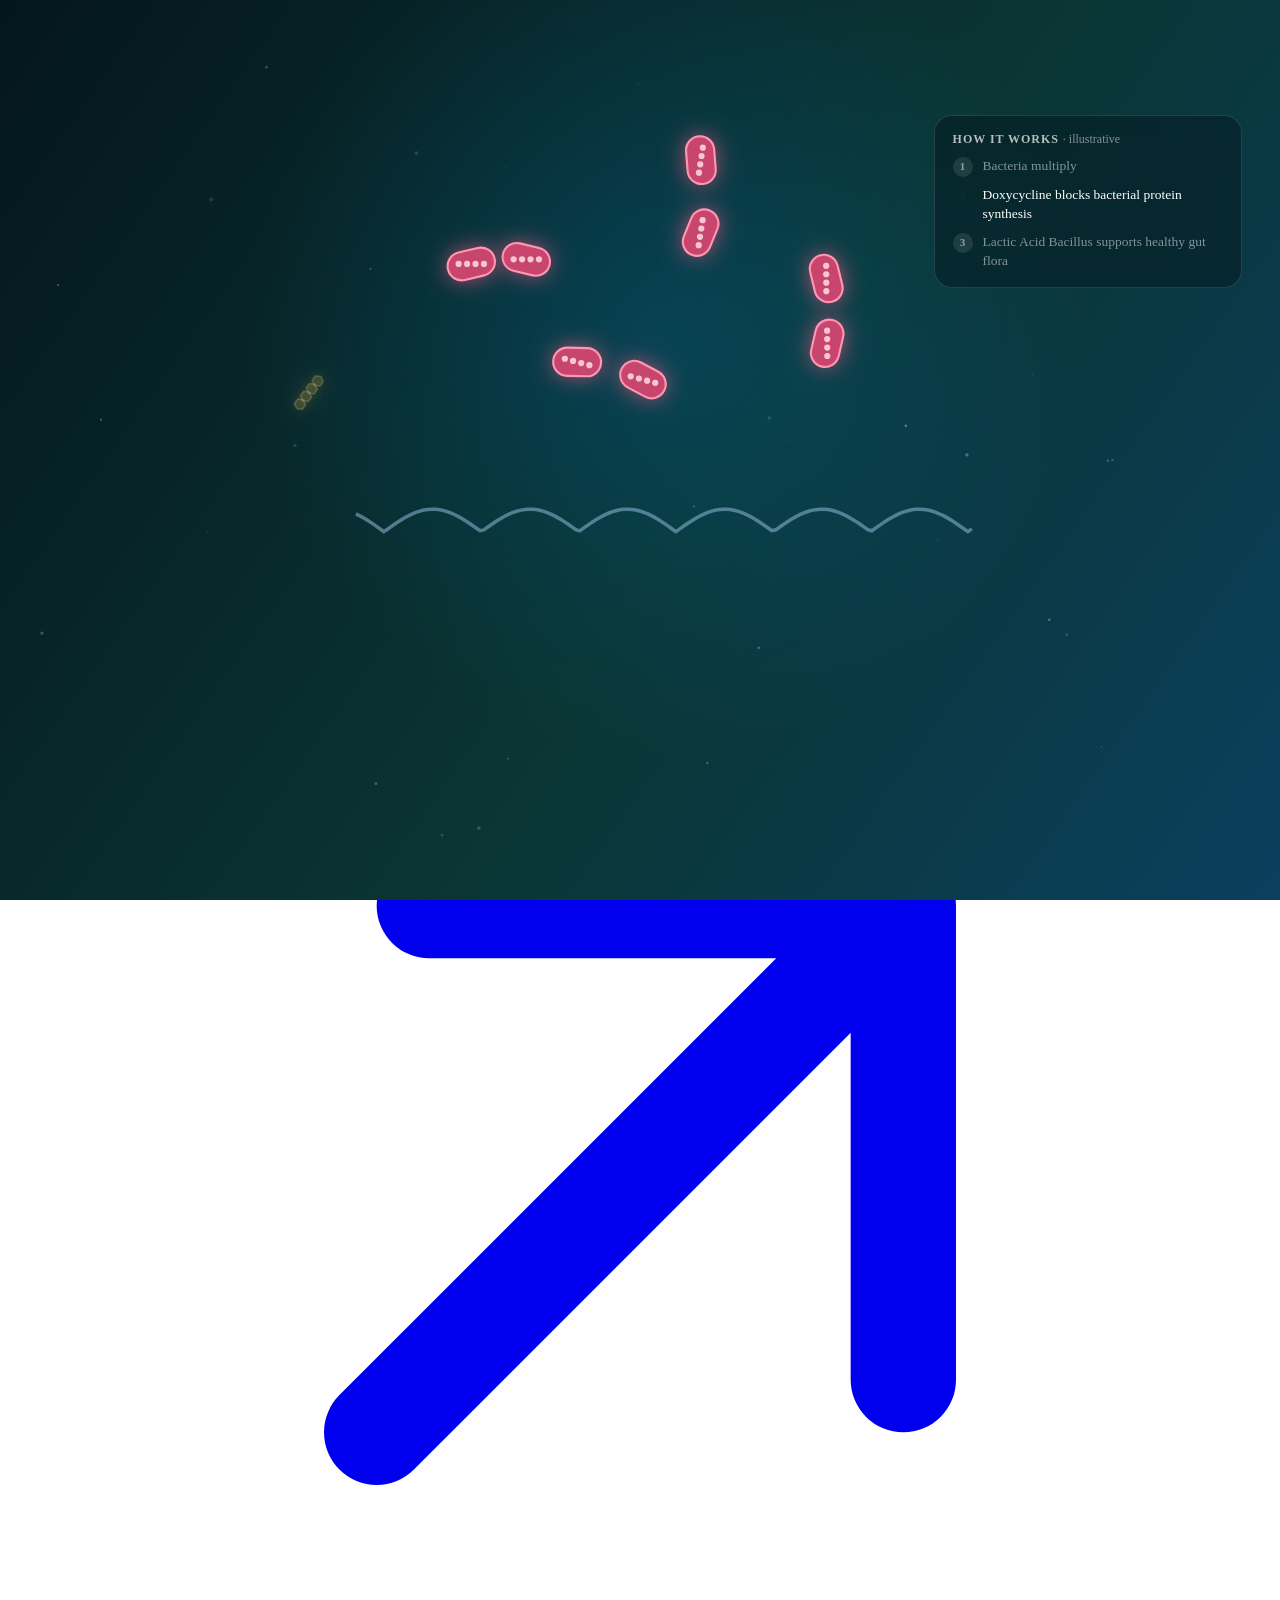
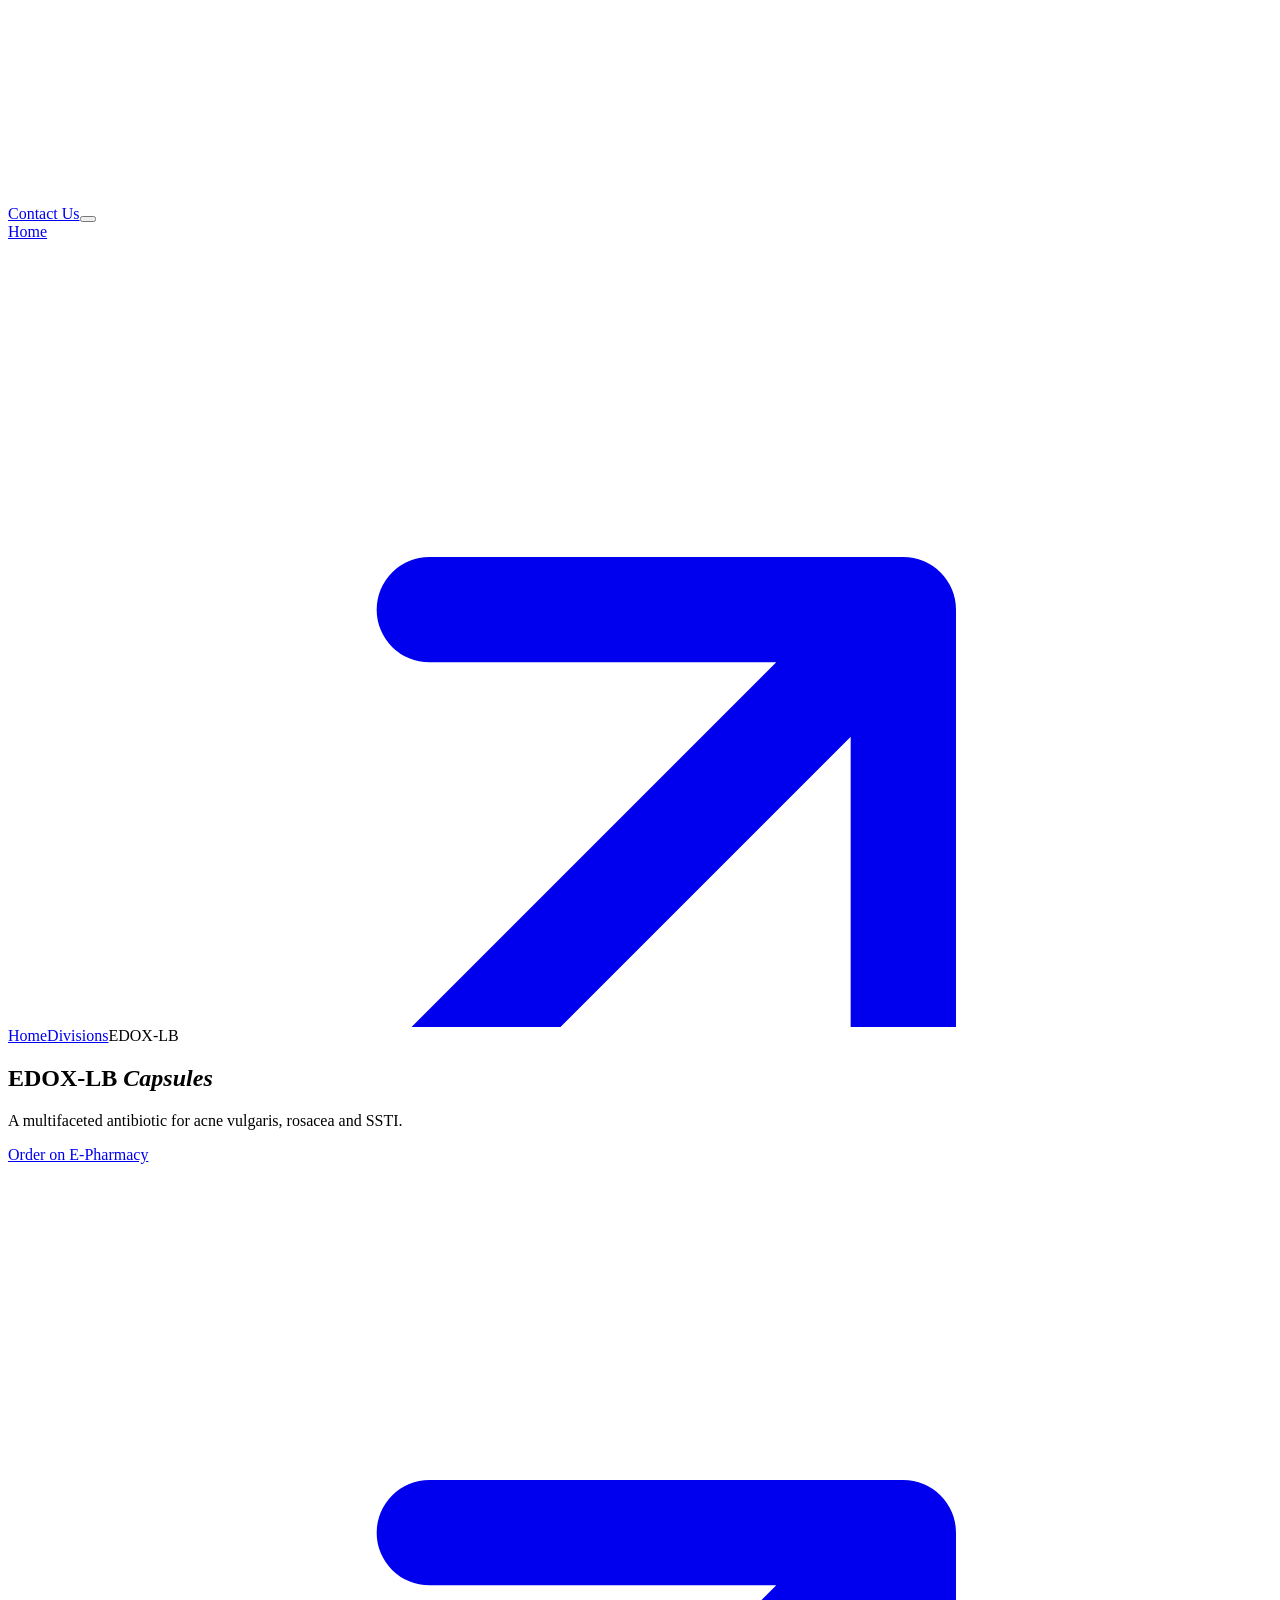
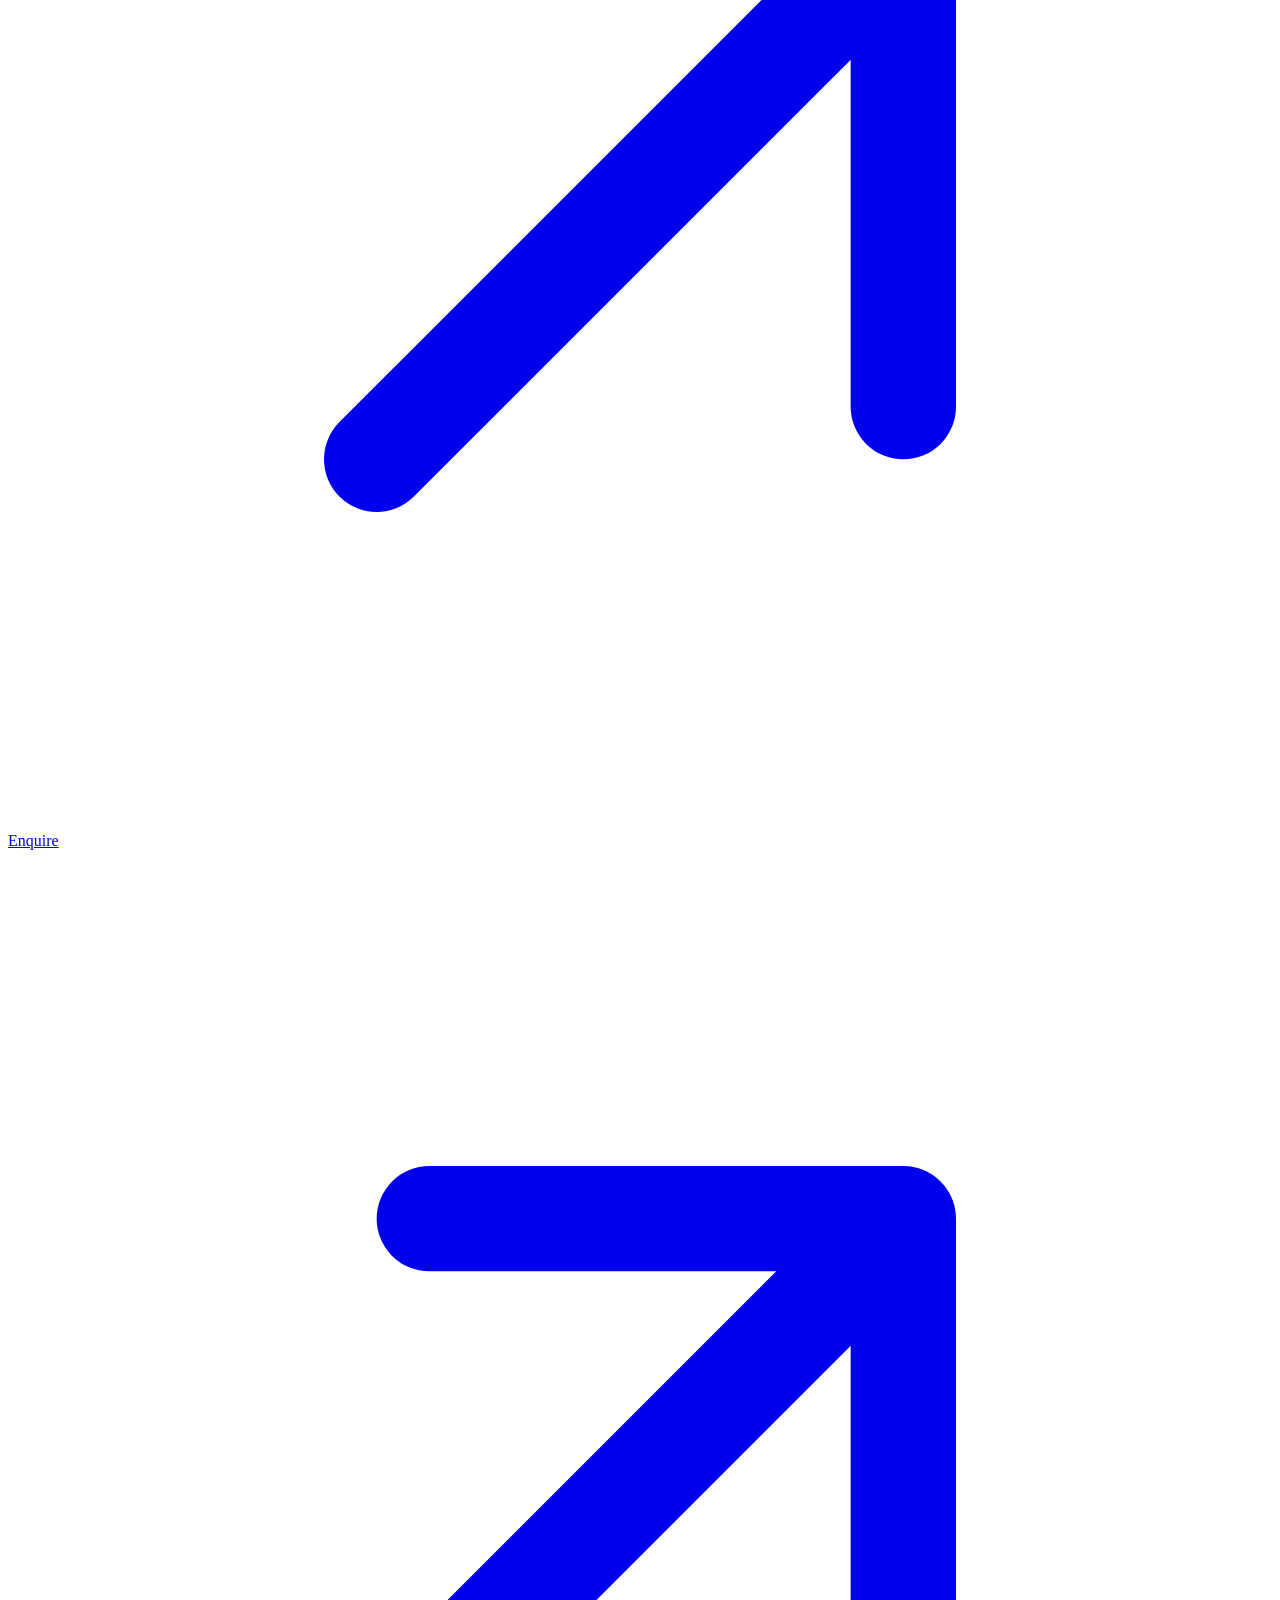
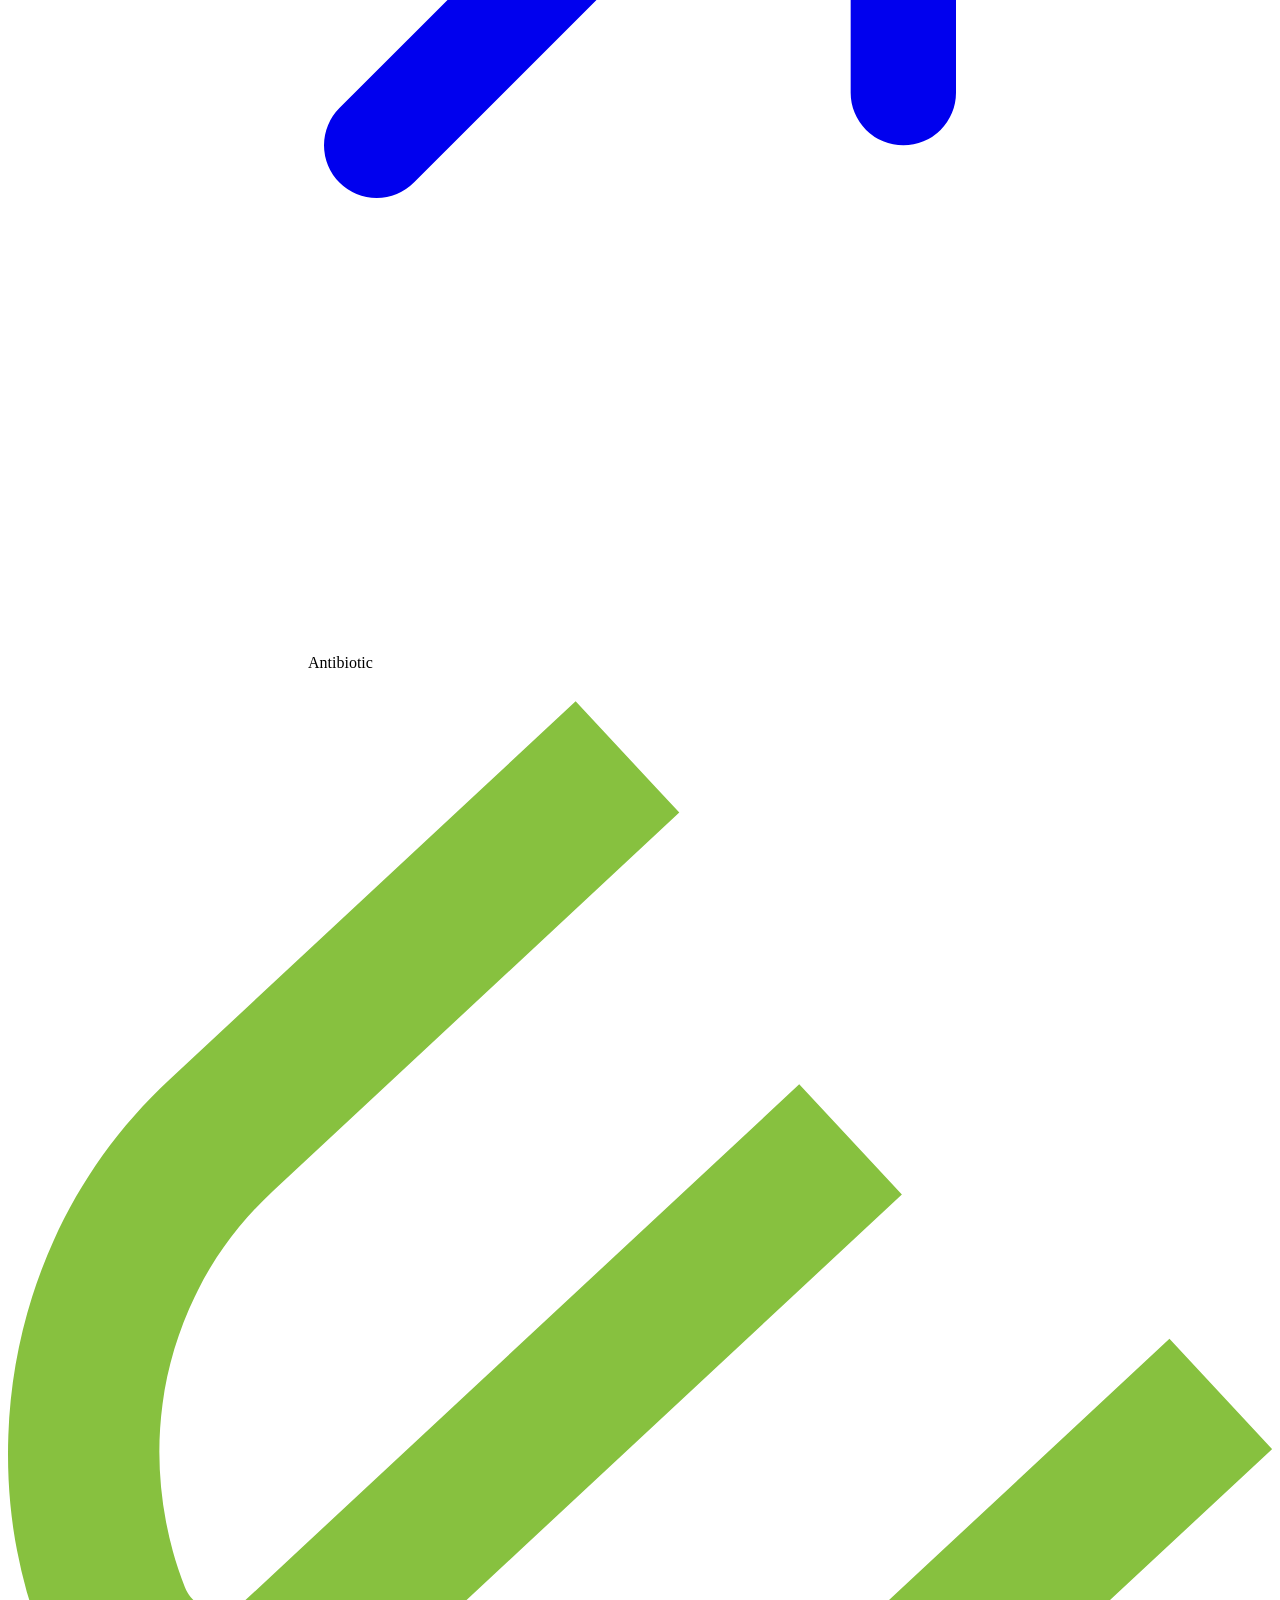
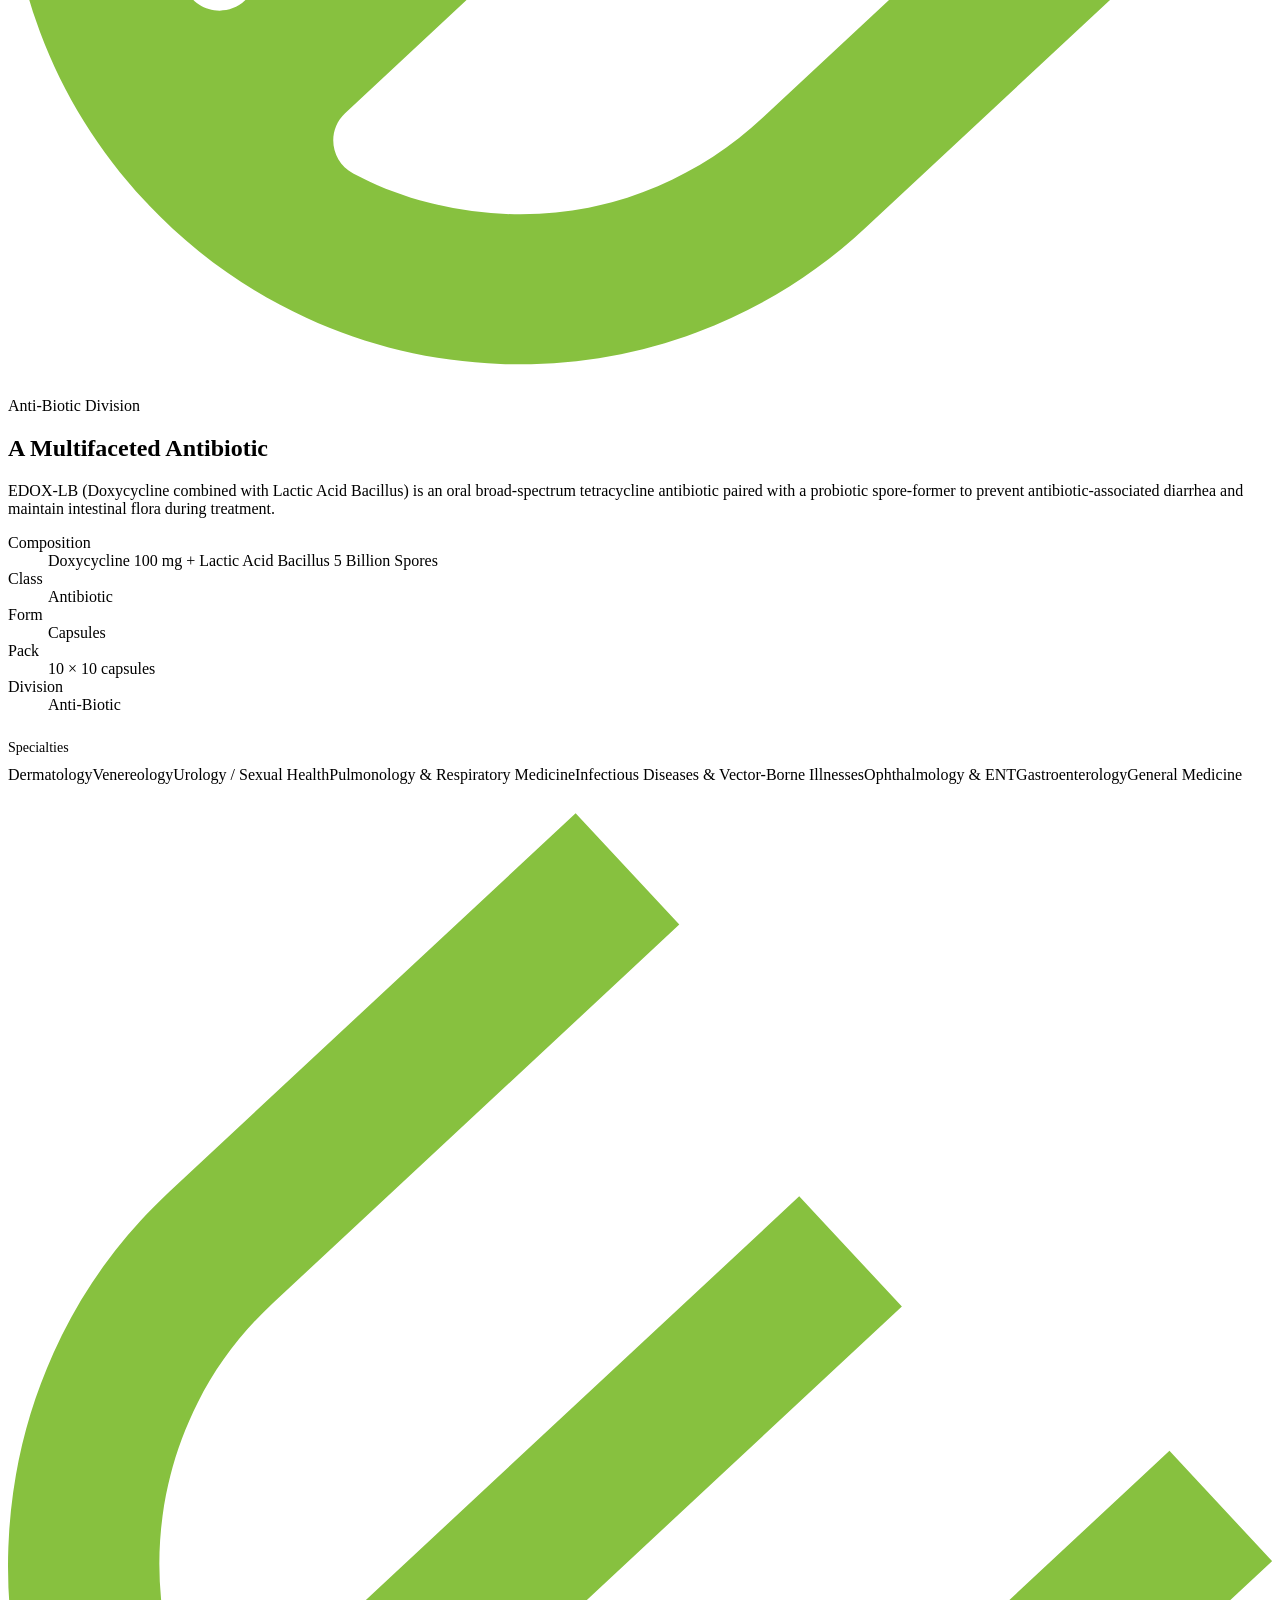
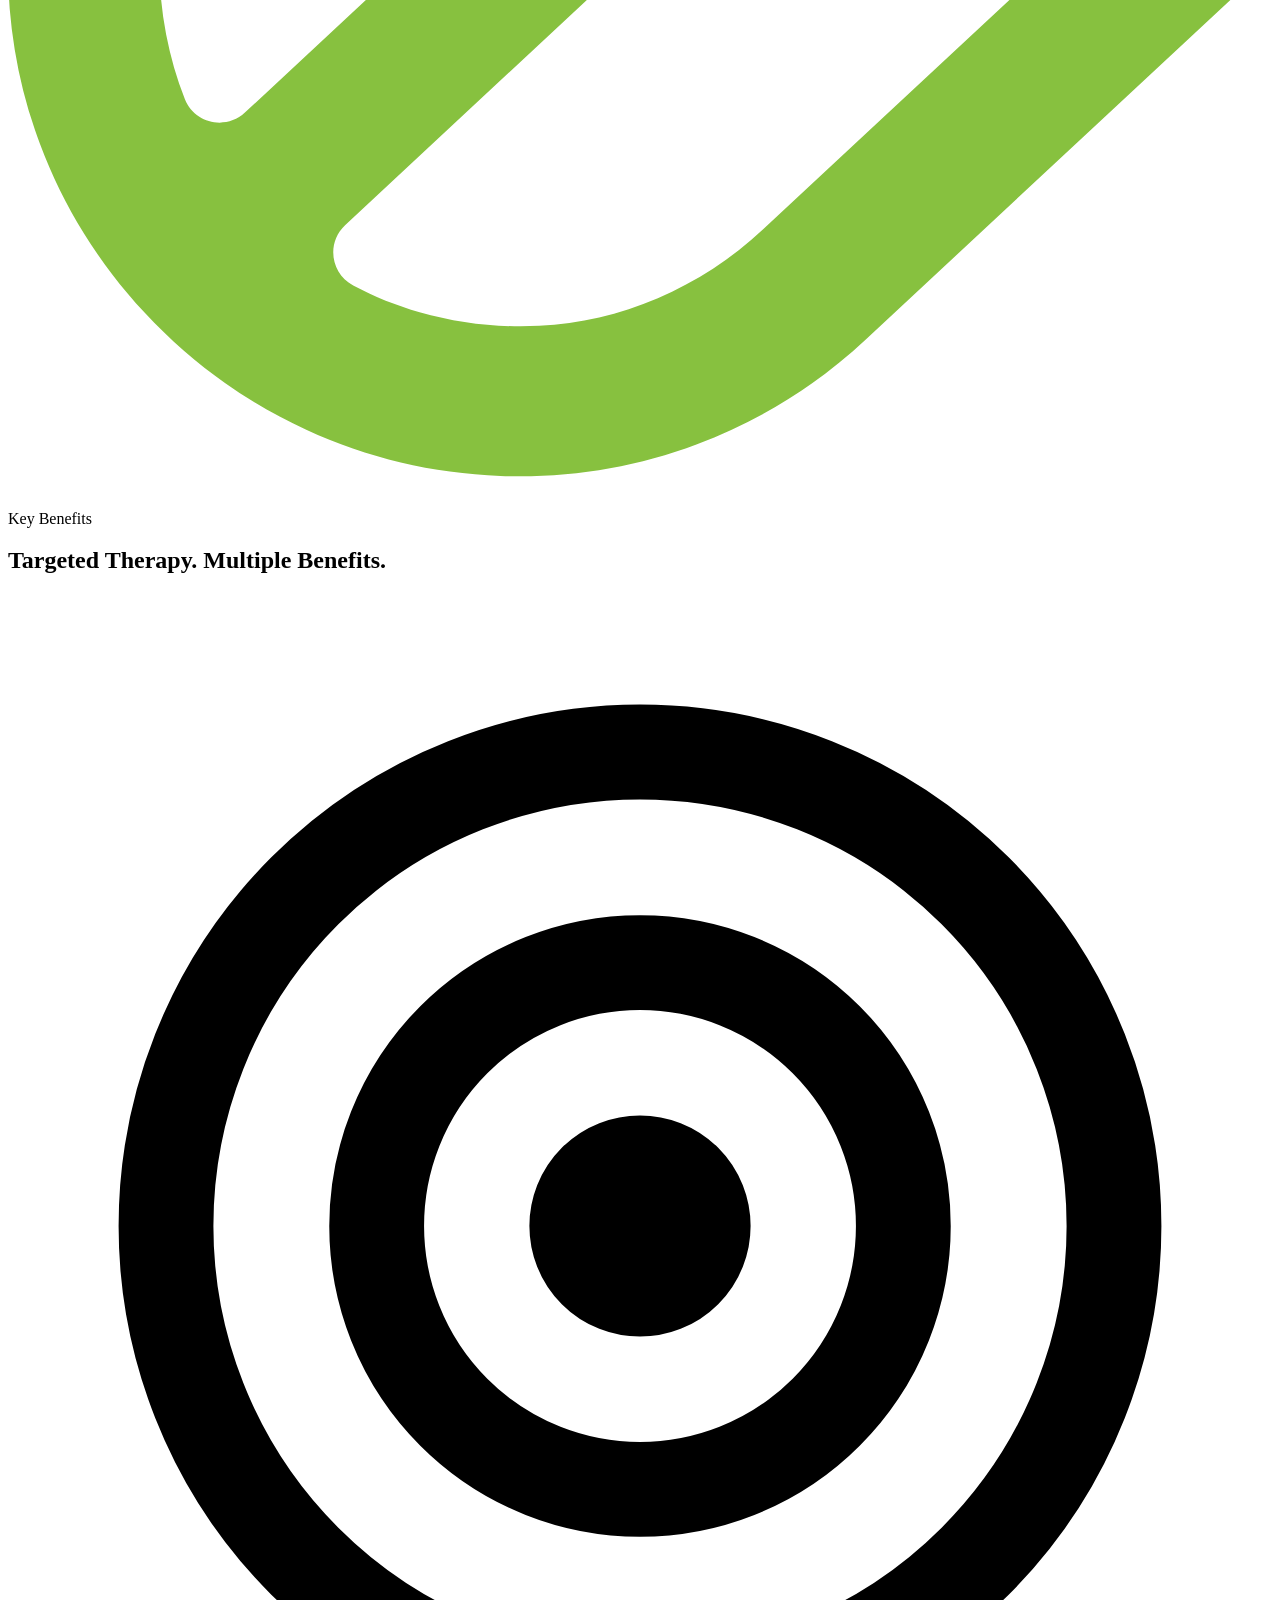
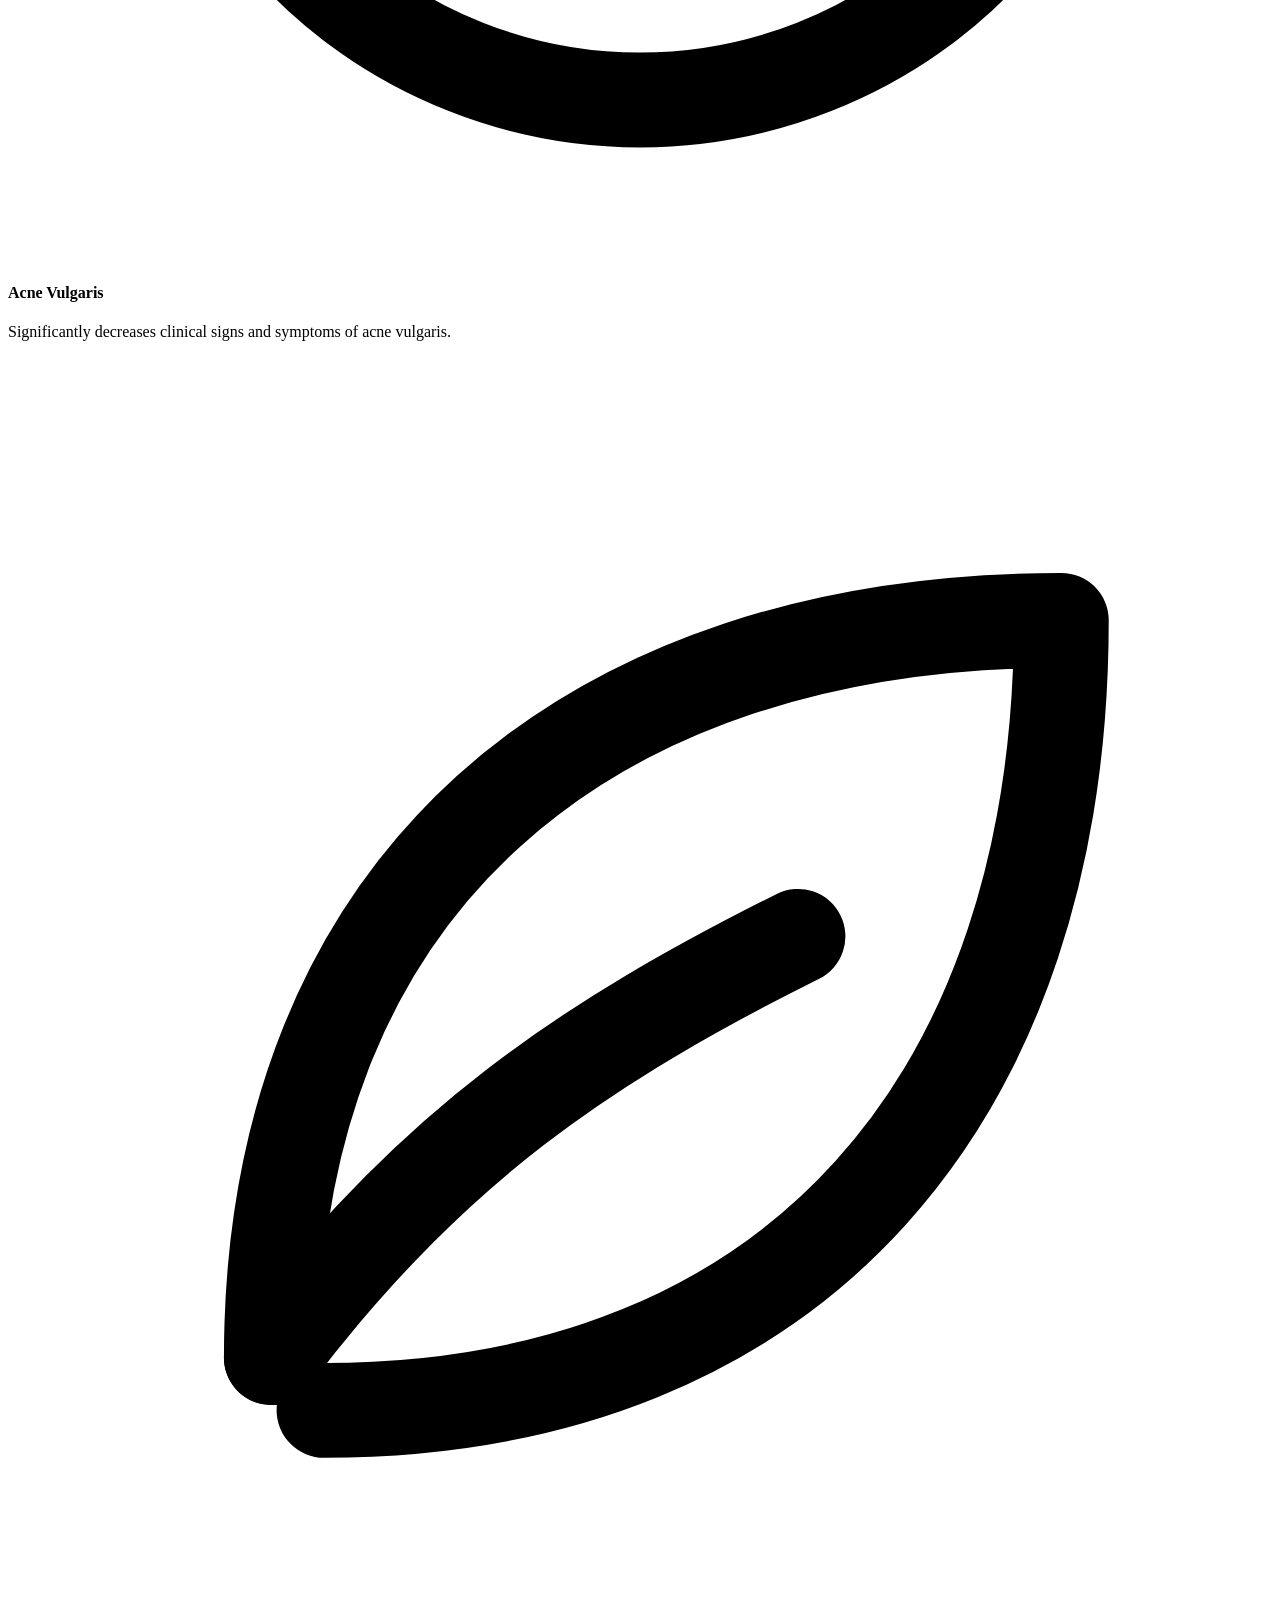
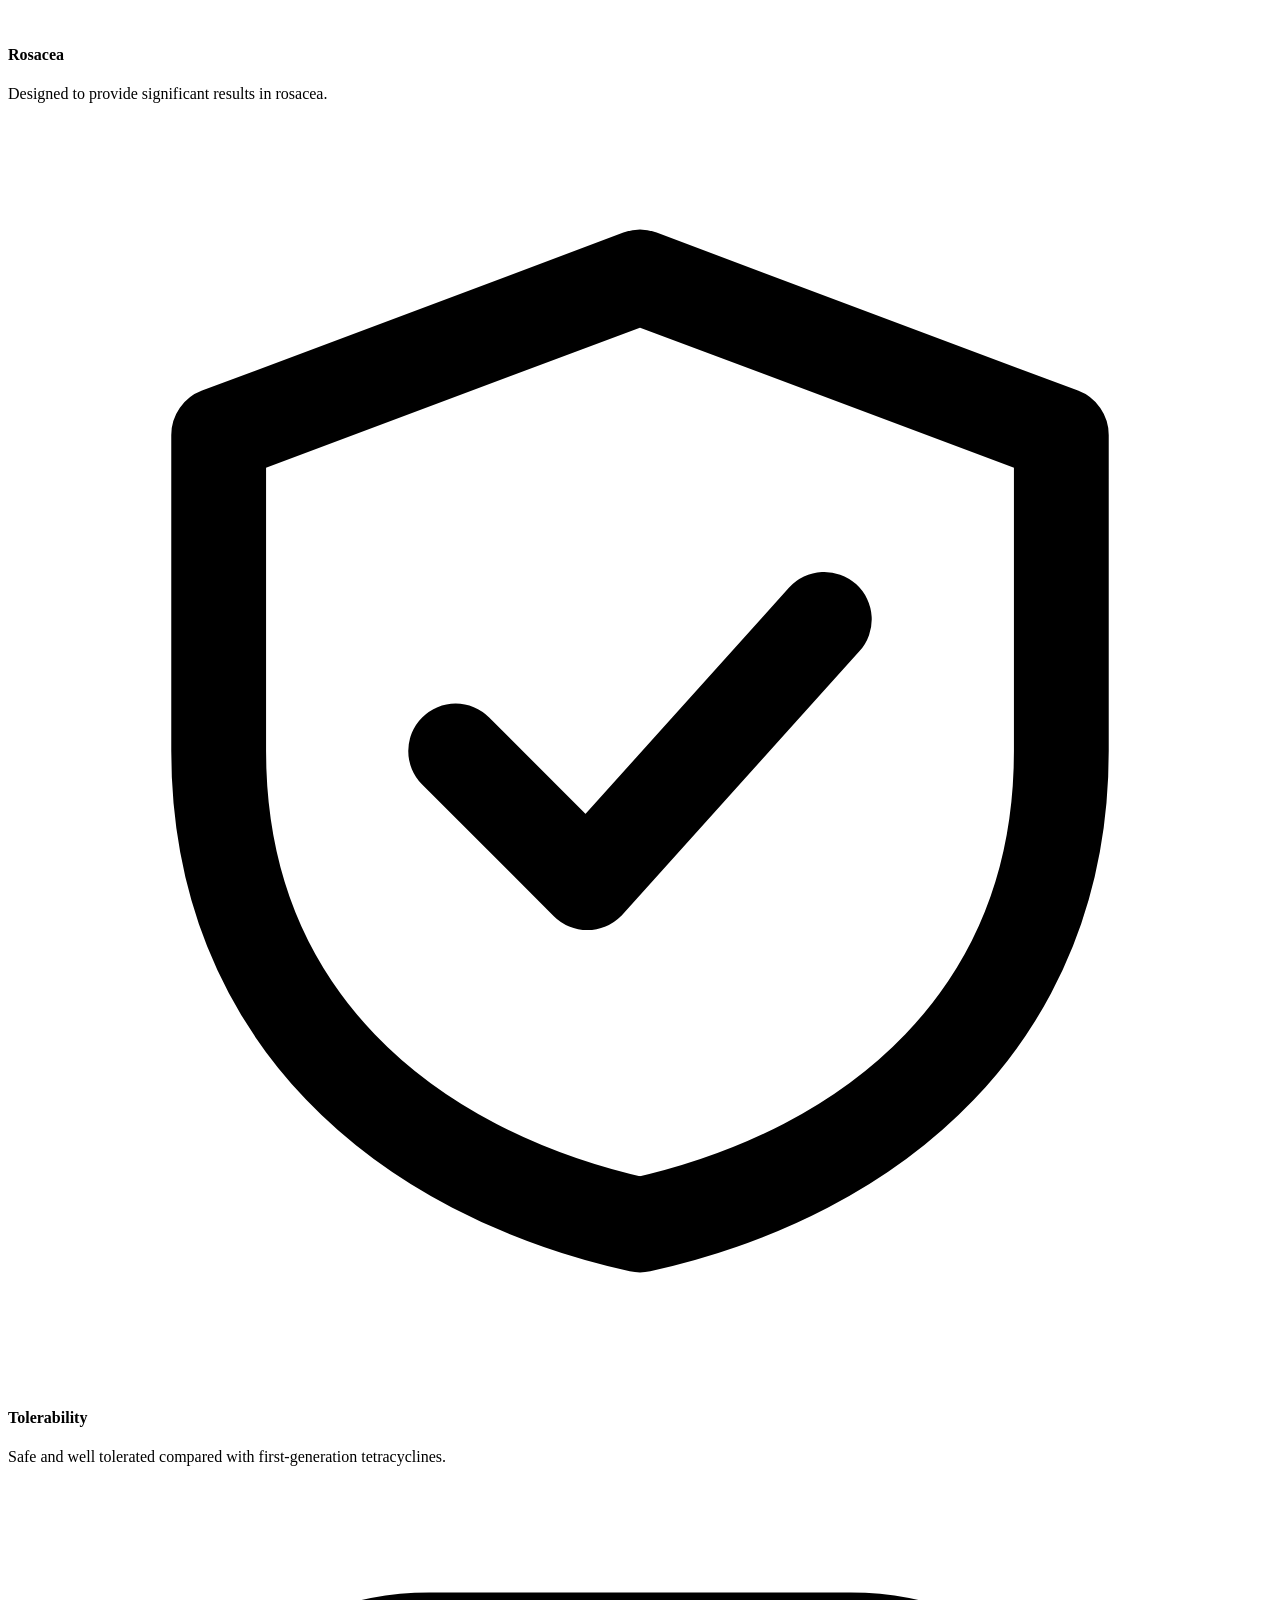
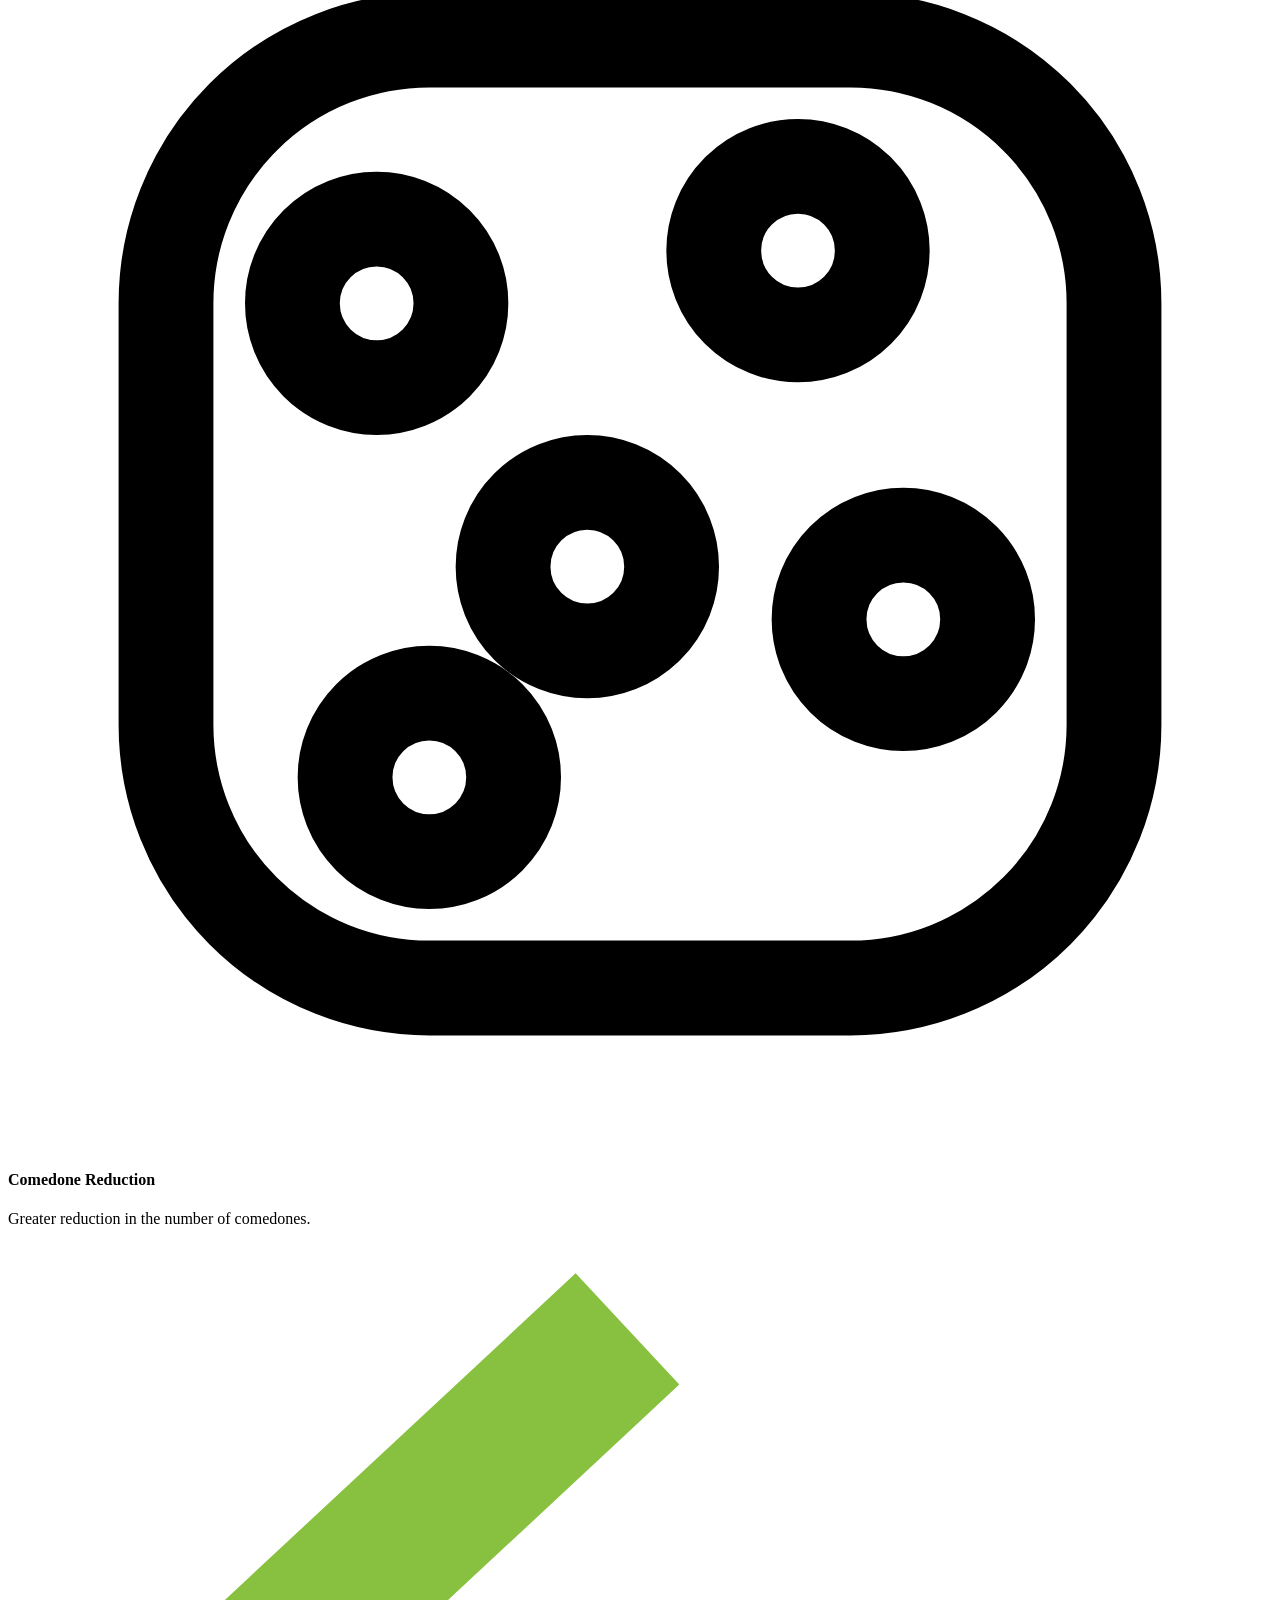
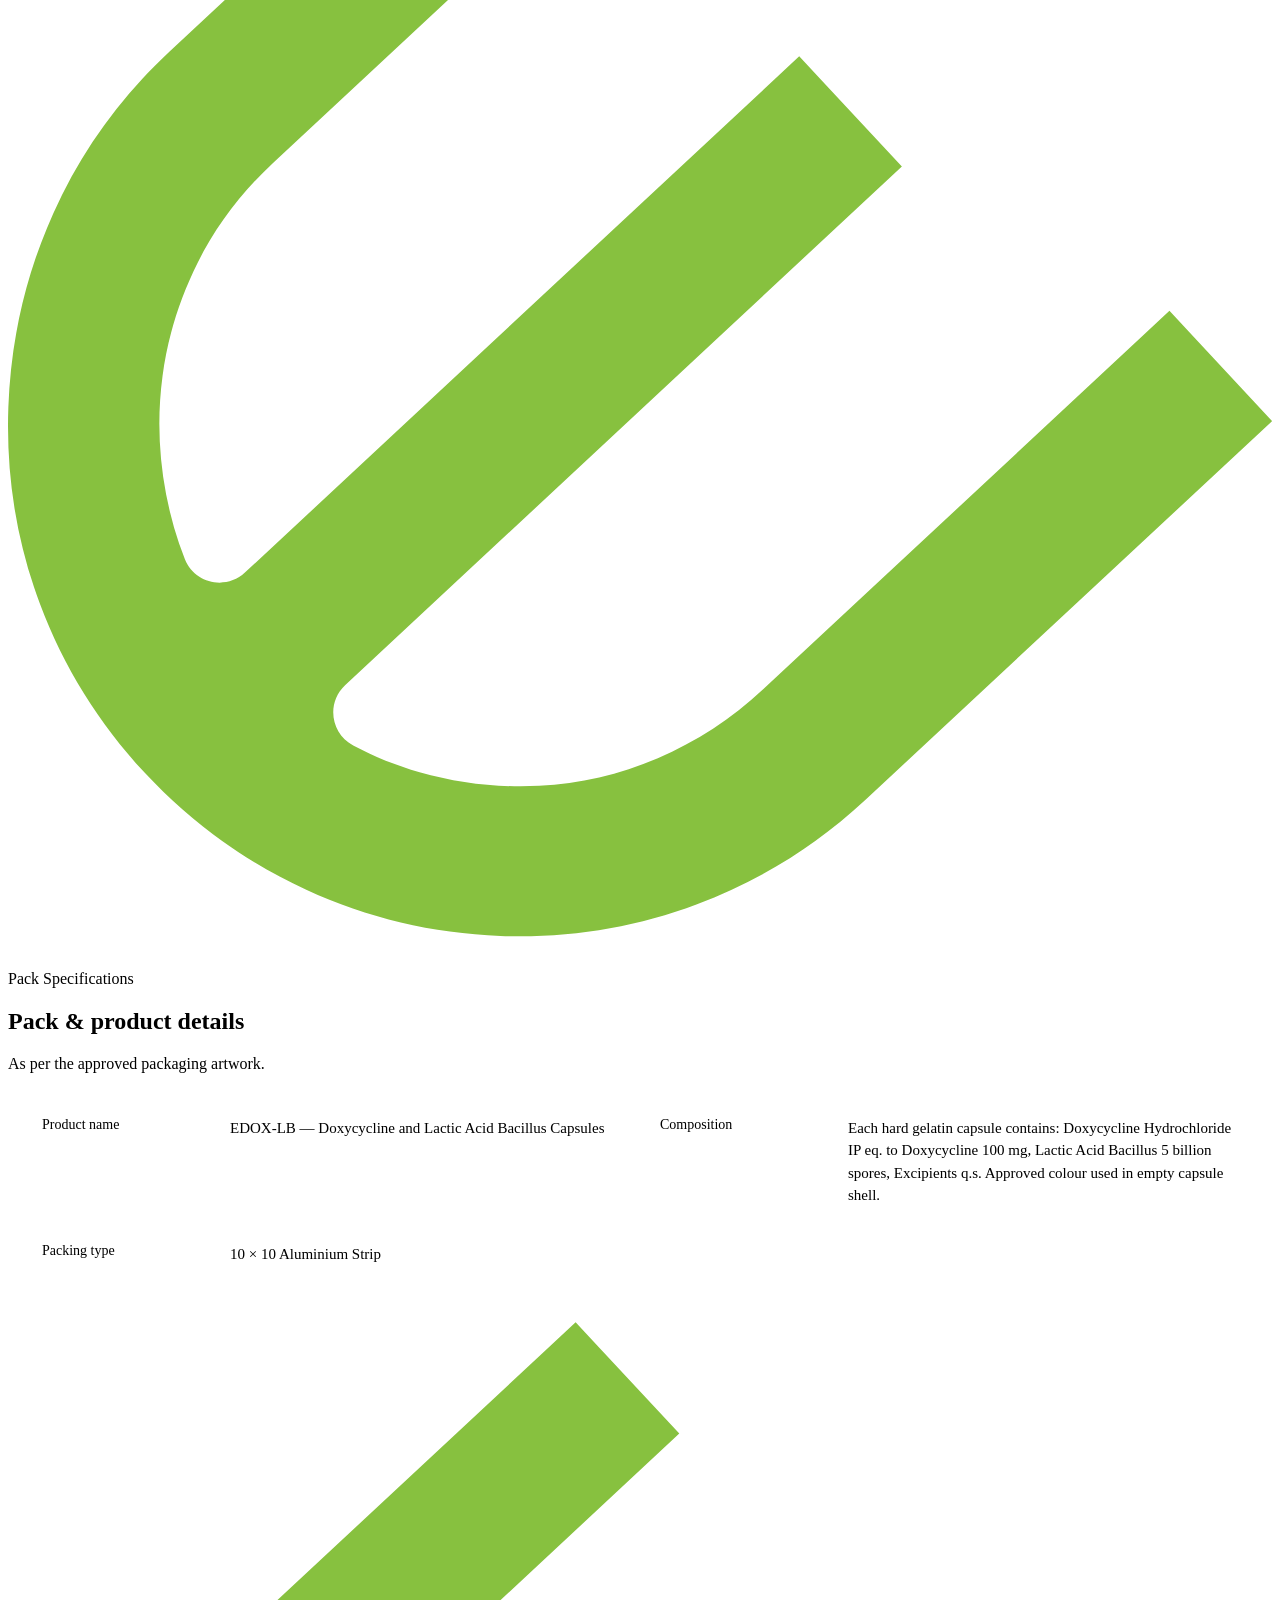
==== commit 709f0c26: "Animated Company and International banners, official logo, LinkedIn link - Company hero: packing-lin" ====
--- a/edox-lb-capsules.html
+++ b/edox-lb-capsules.html
@@ -1,6 +1,6 @@
 <!doctype html>
 <html lang="en">
-<head><meta charset="utf-8"><meta name="viewport" content="width=device-width, initial-scale=1"><title>EDOX-LB Capsules — Exonol Pharmaceuticals</title><meta name="description" content="EDOX-LB Capsules: Doxycycline 100 mg + Lactic Acid Bacillus 5 Billion Spores. Anti-Biotic division, Exonol Pharmaceuticals."><meta name="theme-color" content="#005A90"><link rel="icon" href="assets/img/mark.svg" type="image/svg+xml"><link rel="preconnect" href="https://fonts.googleapis.com"><link rel="preconnect" href="https://fonts.gstatic.com" crossorigin><link href="https://fonts.googleapis.com/css2?family=Work+Sans:wght@300;400;500;600;700&amp;display=swap" rel="stylesheet"><link rel="stylesheet" href="assets/css/style.css"><link rel="stylesheet" href="assets/css/v4.css"></head>
+<head><meta charset="utf-8"><meta name="viewport" content="width=device-width, initial-scale=1"><title>EDOX-LB Capsules — Exonol Pharmaceuticals</title><meta name="description" content="EDOX-LB Capsules: Doxycycline 100 mg + Lactic Acid Bacillus 5 Billion Spores. Anti-Biotic division, Exonol Pharmaceuticals."><meta name="theme-color" content="#005A90"><link rel="icon" href="assets/img/mark.svg" type="image/svg+xml"><link rel="apple-touch-icon" href="assets/img/apple-touch-icon.png"><link rel="preconnect" href="https://fonts.googleapis.com"><link rel="preconnect" href="https://fonts.gstatic.com" crossorigin><link href="https://fonts.googleapis.com/css2?family=Work+Sans:wght@300;400;500;600;700&amp;display=swap" rel="stylesheet"><link rel="stylesheet" href="assets/css/style.css"><link rel="stylesheet" href="assets/css/v4.css"></head>
 <body class="page-edox">
 <script src="assets/js/layout.js" data-part="header" data-active="divisions" data-over="1"></script>
 
--- a/assets/css/v4.css
+++ b/assets/css/v4.css
@@ -323,3 +323,13 @@
 .moa-steps li.on{color:#fff}
 .moa-steps li.on b{background:var(--green);color:#0A3533}
 @media (max-width:860px){.moa-cap{display:none}}
+/* division cards: space under the badge, boxes aligned on one baseline */
+.dv-ph{background:#fcfdfe}
+.dv-ph img{object-fit:contain;object-position:center bottom;padding:60px 12px 12px;box-sizing:border-box;width:100%;height:100%}
+
+/* ---------- Animated page banners (assets/js/banners.js) ---------- */
+.hero-scene{position:absolute;inset:0;overflow:hidden}
+.hero-scene>svg,.hero-scene>canvas{display:block;width:100%;height:100%}
+.hero-media:has(.hero-scene.ready)>img{display:none}
+.page-company .hero-card::after,.page-international .hero-card::after{background:linear-gradient(90deg,rgba(3,14,20,.78) 0%,rgba(3,14,20,.35) 38%,rgba(3,14,20,0) 60%),linear-gradient(0deg,rgba(3,14,20,.82) 0%,rgba(3,14,20,.25) 34%,transparent 52%)}
+@media (max-width:760px){.page-company .hero-card::after,.page-international .hero-card::after{background:linear-gradient(0deg,rgba(3,14,20,.95) 0%,rgba(3,14,20,.78) 45%,rgba(3,14,20,.42) 100%)}}
